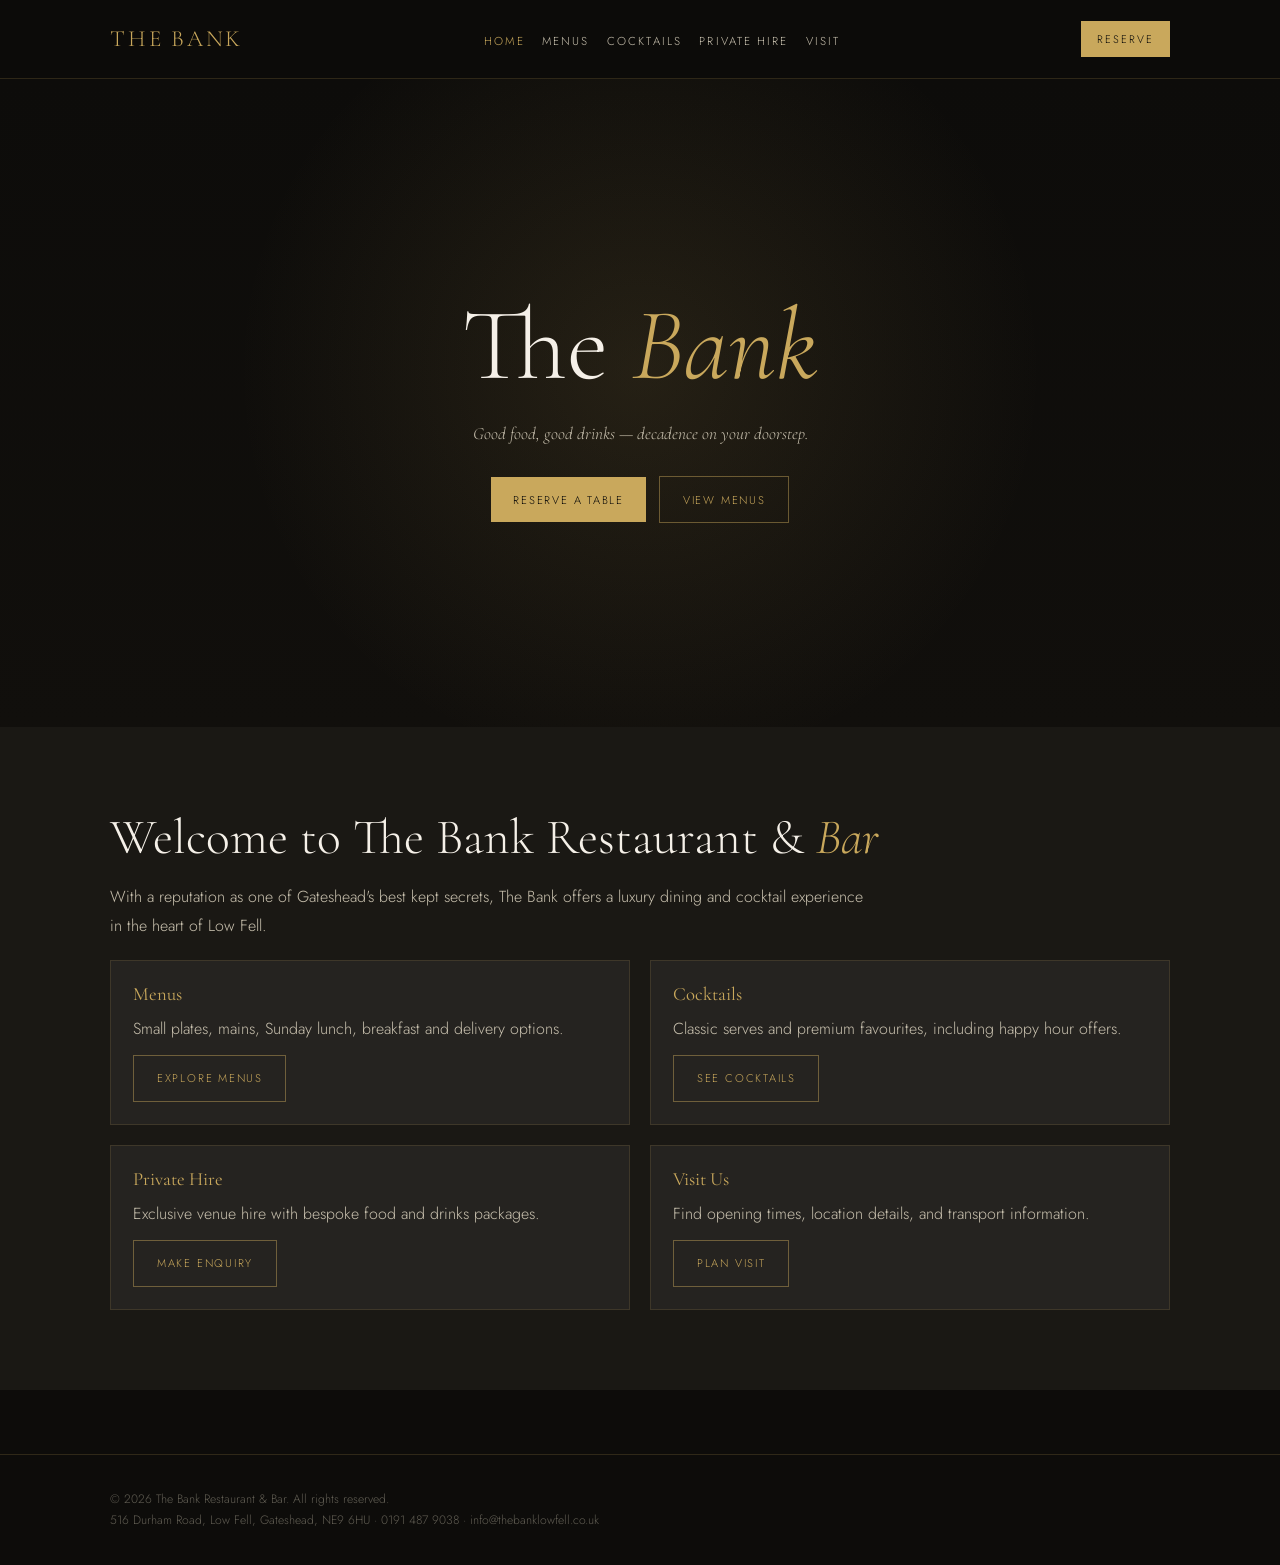
==== index.html @ 98fa7406 "Add initial website structure and styling for The Bank Restaurant & Bar - Create CSS file for site-w" ====
<!DOCTYPE html>
<html lang="en">
<head>
  <meta charset="UTF-8">
  <meta name="viewport" content="width=device-width, initial-scale=1.0">
  <title>The Bank — Restaurant & Bar, Low Fell</title>
  <link rel="preconnect" href="https://fonts.googleapis.com">
  <link href="https://fonts.googleapis.com/css2?family=Cormorant+Garamond:ital,wght@0,300;0,400;0,600;1,300;1,400&family=Jost:wght@300;400;500&display=swap" rel="stylesheet">
  <link rel="stylesheet" href="assets/css/site.css">
</head>
<body data-page="home">
  <nav id="app-nav" class="site-nav"></nav>

  <main>
    <section class="hero">
      <div>
        <h1>The <em>Bank</em></h1>
        <p>Good food, good drinks — decadence on your doorstep.</p>
        <a class="btn btn-primary" href="book.html">Reserve a Table</a>
        <a class="btn btn-ghost" href="menus.html" style="margin-left:.5rem;">View Menus</a>
      </div>
    </section>

    <section class="section alt">
      <div class="container">
        <h2 class="section-title">Welcome to The Bank Restaurant &amp; <em>Bar</em></h2>
        <p class="section-copy">With a reputation as one of Gateshead's best kept secrets, The Bank offers a luxury dining and cocktail experience in the heart of Low Fell.</p>

        <div class="grid-2" style="margin-top:1.2rem;">
          <article class="card">
            <h3>Menus</h3>
            <p>Small plates, mains, Sunday lunch, breakfast and delivery options.</p>
            <a class="btn btn-ghost" href="menus.html" style="margin-top:.8rem;">Explore Menus</a>
          </article>
          <article class="card">
            <h3>Cocktails</h3>
            <p>Classic serves and premium favourites, including happy hour offers.</p>
            <a class="btn btn-ghost" href="cocktails.html" style="margin-top:.8rem;">See Cocktails</a>
          </article>
          <article class="card">
            <h3>Private Hire</h3>
            <p>Exclusive venue hire with bespoke food and drinks packages.</p>
            <a class="btn btn-ghost" href="private-hire.html" style="margin-top:.8rem;">Make Enquiry</a>
          </article>
          <article class="card">
            <h3>Visit Us</h3>
            <p>Find opening times, location details, and transport information.</p>
            <a class="btn btn-ghost" href="visit.html" style="margin-top:.8rem;">Plan Visit</a>
          </article>
        </div>
      </div>
    </section>
  </main>

  <footer id="app-footer" class="site-footer"></footer>
  <script src="assets/js/site.js" defer></script>
</body>
</html>
---- assets/css/site.css ----
:root {
  --gold: #C9A85C;
  --gold-light: #E8D5A3;
  --ink: #0D0C0A;
  --ink-mid: #1a1814;
  --ink-soft: #252320;
  --cream: #F5F0E8;
  --cream-dim: #c8c0ae;
  --serif: 'Cormorant Garamond', Georgia, serif;
  --sans: 'Jost', sans-serif;
}

* { box-sizing: border-box; }
html, body { margin: 0; padding: 0; }
body {
  background: var(--ink);
  color: var(--cream);
  font-family: var(--sans);
  font-weight: 300;
}

a { color: inherit; }
.container { max-width: 1100px; margin: 0 auto; padding: 0 1.25rem; }

.site-nav {
  position: sticky;
  top: 0;
  z-index: 20;
  background: rgba(13, 12, 10, 0.96);
  backdrop-filter: blur(10px);
  border-bottom: 1px solid rgba(201, 168, 92, 0.18);
}
.site-nav-inner {
  height: 78px;
  display: flex;
  align-items: center;
  justify-content: space-between;
  gap: 1rem;
}
.brand {
  text-decoration: none;
  color: var(--gold);
  font-family: var(--serif);
  font-size: 1.45rem;
  letter-spacing: 0.12em;
  text-transform: uppercase;
}
.nav-links {
  display: flex;
  gap: 1.1rem;
  list-style: none;
  padding: 0;
  margin: 0;
  flex-wrap: wrap;
}
.nav-links a {
  text-decoration: none;
  color: var(--cream-dim);
  font-size: 0.72rem;
  letter-spacing: 0.18em;
  text-transform: uppercase;
}
.nav-links a.active,
.nav-links a:hover { color: var(--gold); }
.nav-cta {
  text-decoration: none;
  background: var(--gold);
  color: var(--ink);
  padding: 0.65rem 1rem;
  font-size: 0.68rem;
  letter-spacing: 0.18em;
  text-transform: uppercase;
}

.hero {
  min-height: 72vh;
  display: grid;
  place-items: center;
  text-align: center;
  padding: 4rem 1.25rem;
  background: radial-gradient(circle at 50% 45%, rgba(201,168,92,0.12), transparent 55%), linear-gradient(180deg, var(--ink) 0%, #110f0c 100%);
}
.hero h1 {
  font-family: var(--serif);
  font-weight: 300;
  font-size: clamp(3rem, 10vw, 6.4rem);
  margin: 0;
}
.hero h1 em { color: var(--gold); font-style: italic; }
.hero p {
  margin: 1rem 0 2rem;
  color: var(--cream-dim);
  font-family: var(--serif);
  font-size: 1.08rem;
  font-style: italic;
}

.btn {
  display: inline-block;
  text-decoration: none;
  padding: 0.9rem 1.4rem;
  letter-spacing: 0.16em;
  text-transform: uppercase;
  font-size: 0.7rem;
}
.btn-primary { background: var(--gold); color: var(--ink); }
.btn-ghost { border: 1px solid rgba(201,168,92,0.45); color: var(--gold); }

.section { padding: 5rem 0; }
.section.alt { background: var(--ink-mid); }
.section-title {
  margin: 0 0 0.8rem;
  font-family: var(--serif);
  font-weight: 300;
  font-size: clamp(2rem, 5vw, 3.1rem);
}
.section-title em { color: var(--gold); font-style: italic; }
.section-copy { color: var(--cream-dim); line-height: 1.8; max-width: 760px; }

.grid-2 { display: grid; gap: 1.25rem; grid-template-columns: repeat(2, minmax(0,1fr)); }
.card {
  background: var(--ink-soft);
  border: 1px solid rgba(201,168,92,0.15);
  padding: 1.4rem;
}
.card h3 { margin: 0 0 0.6rem; font-family: var(--serif); font-weight: 400; color: var(--gold); }
.card p { margin: 0; color: var(--cream-dim); line-height: 1.7; }

.menu-tabs { display: flex; flex-wrap: wrap; gap: 0.3rem; margin-bottom: 1.25rem; }
.menu-tab {
  background: transparent;
  border: 1px solid rgba(201,168,92,0.24);
  color: var(--cream-dim);
  cursor: pointer;
  padding: 0.6rem 0.9rem;
  text-transform: uppercase;
  letter-spacing: 0.13em;
  font-size: 0.66rem;
}
.menu-tab.active { color: var(--gold); border-color: var(--gold); }
.menu-panel { display: none; }
.menu-panel.active { display: block; }
.menu-cols { display: grid; grid-template-columns: repeat(2, minmax(0,1fr)); gap: 1px; background: rgba(201,168,92,0.15); }
.menu-section { background: var(--ink-soft); padding: 1.3rem; }
.menu-section-title { margin: 0 0 0.8rem; font-family: var(--serif); color: var(--gold); font-size: 1.2rem; }
.menu-item { display: flex; justify-content: space-between; gap: 1rem; padding: 0.55rem 0; border-bottom: 1px solid rgba(255,255,255,0.05); }
.menu-item-name { font-family: var(--serif); }
.menu-item-desc { font-size: 0.74rem; color: var(--cream-dim); margin-top: 0.16rem; }
.menu-item-price { color: var(--gold); white-space: nowrap; }
.menu-note { color: var(--cream-dim); margin-top: 1rem; font-size: 0.8rem; }

.cocktails-grid { display: grid; grid-template-columns: repeat(3, minmax(0,1fr)); gap: 1px; background: rgba(201,168,92,0.15); }
.cocktail-card { background: var(--ink-soft); padding: 1.2rem; }
.cocktail-name { font-family: var(--serif); font-size: 1.2rem; }
.cocktail-desc { color: var(--cream-dim); font-size: 0.8rem; line-height: 1.7; }
.cocktail-price { color: var(--gold); margin-top: 0.8rem; }

.hours-row { display: flex; justify-content: space-between; border-bottom: 1px solid rgba(255,255,255,0.07); padding: 0.6rem 0; }
.closed { color: #8a6e35; }
.time { color: var(--cream); }

.form-row { margin-bottom: 0.9rem; }
.form-grid-2 { display: grid; gap: 0.9rem; grid-template-columns: repeat(2, minmax(0,1fr)); }
.form-input {
  width: 100%;
  background: rgba(255,255,255,0.04);
  border: 1px solid rgba(201,168,92,0.22);
  color: var(--cream);
  font-family: var(--sans);
  padding: 0.72rem 0.85rem;
}

.site-footer {
  border-top: 1px solid rgba(201,168,92,0.18);
  padding: 2rem 0;
  margin-top: 4rem;
}
.site-footer p { color: rgba(200,192,174,0.45); margin: 0.2rem 0; font-size: 0.76rem; }

@media (max-width: 900px) {
  .grid-2, .menu-cols, .form-grid-2, .cocktails-grid { grid-template-columns: 1fr; }
  .site-nav-inner { height: auto; padding: 0.9rem 0; align-items: flex-start; flex-direction: column; }
  .nav-links { gap: 0.7rem; }
}
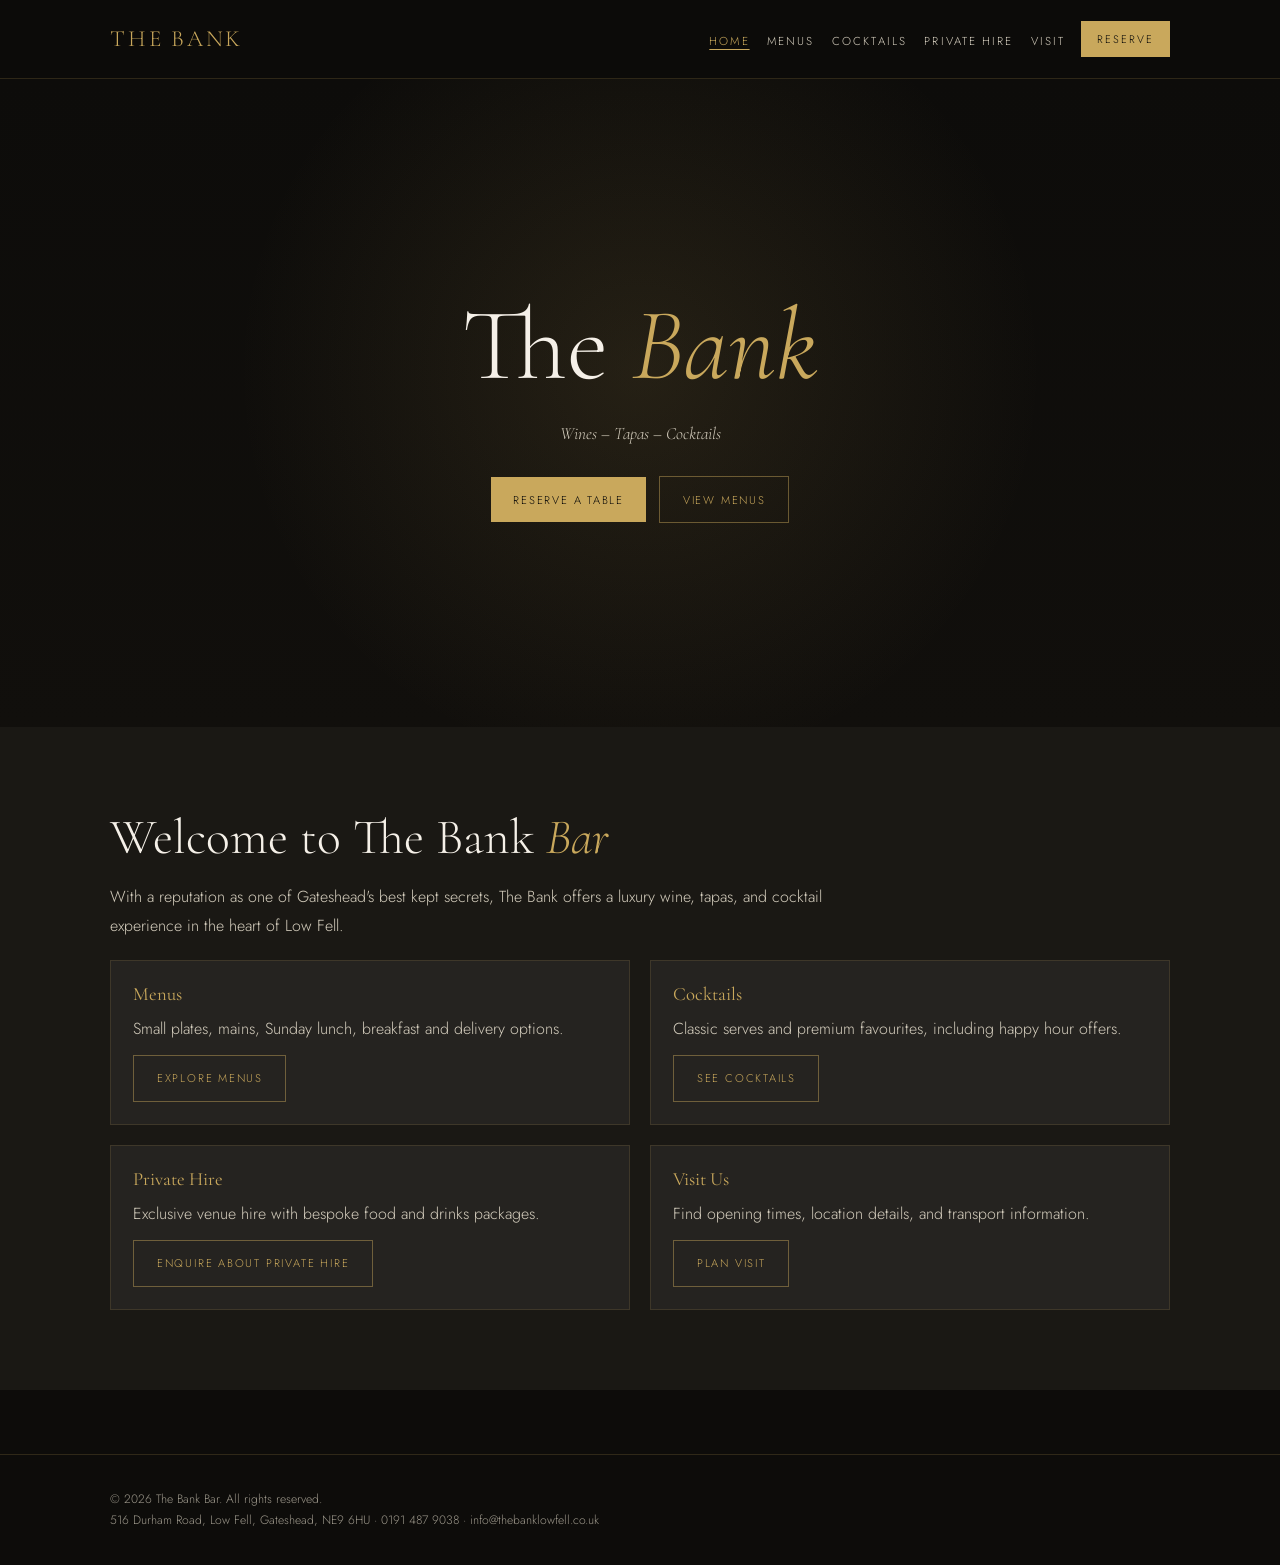
==== commit 02661785: "Enhance website structure and accessibility features, update styles, and refine content across multi" ====
--- a/index.html
+++ b/index.html
@@ -3,7 +3,7 @@
 <head>
   <meta charset="UTF-8">
   <meta name="viewport" content="width=device-width, initial-scale=1.0">
-  <title>The Bank — Restaurant & Bar, Low Fell</title>
+  <title>The Bank — Bar, Low Fell</title>
   <link rel="preconnect" href="https://fonts.googleapis.com">
   <link href="https://fonts.googleapis.com/css2?family=Cormorant+Garamond:ital,wght@0,300;0,400;0,600;1,300;1,400&family=Jost:wght@300;400;500&display=swap" rel="stylesheet">
   <link rel="stylesheet" href="assets/css/site.css">
@@ -13,39 +13,38 @@
 
   <main>
     <section class="hero">
-      <div>
+      <div class="reveal visible">
         <h1>The <em>Bank</em></h1>
-        <p>Good food, good drinks — decadence on your doorstep.</p>
+        <p>Wines &ndash; Tapas &ndash; Cocktails</p>
         <a class="btn btn-primary" href="book.html">Reserve a Table</a>
-        <a class="btn btn-ghost" href="menus.html" style="margin-left:.5rem;">View Menus</a>
+        <a class="btn btn-ghost ml-05" href="menus.html">View Menus</a>
       </div>
     </section>
-
     <section class="section alt">
       <div class="container">
-        <h2 class="section-title">Welcome to The Bank Restaurant &amp; <em>Bar</em></h2>
-        <p class="section-copy">With a reputation as one of Gateshead's best kept secrets, The Bank offers a luxury dining and cocktail experience in the heart of Low Fell.</p>
+        <h2 class="section-title reveal">Welcome to The Bank <em>Bar</em></h2>
+        <p class="section-copy reveal">With a reputation as one of Gateshead's best kept secrets, The Bank offers a luxury wine, tapas, and cocktail experience in the heart of Low Fell.</p>
 
-        <div class="grid-2" style="margin-top:1.2rem;">
+        <div class="grid-2 reveal mt-12">
           <article class="card">
             <h3>Menus</h3>
             <p>Small plates, mains, Sunday lunch, breakfast and delivery options.</p>
-            <a class="btn btn-ghost" href="menus.html" style="margin-top:.8rem;">Explore Menus</a>
+            <a class="btn btn-ghost mt-08" href="menus.html">Explore Menus</a>
           </article>
           <article class="card">
             <h3>Cocktails</h3>
             <p>Classic serves and premium favourites, including happy hour offers.</p>
-            <a class="btn btn-ghost" href="cocktails.html" style="margin-top:.8rem;">See Cocktails</a>
+            <a class="btn btn-ghost mt-08" href="cocktails.html">See Cocktails</a>
           </article>
           <article class="card">
             <h3>Private Hire</h3>
             <p>Exclusive venue hire with bespoke food and drinks packages.</p>
-            <a class="btn btn-ghost" href="private-hire.html" style="margin-top:.8rem;">Make Enquiry</a>
+            <a class="btn btn-ghost mt-08" href="private-hire.html">Enquire About Private Hire</a>
           </article>
           <article class="card">
             <h3>Visit Us</h3>
             <p>Find opening times, location details, and transport information.</p>
-            <a class="btn btn-ghost" href="visit.html" style="margin-top:.8rem;">Plan Visit</a>
+            <a class="btn btn-ghost mt-08" href="visit.html">Plan Visit</a>
           </article>
         </div>
       </div>
--- a/assets/css/site.css
+++ b/assets/css/site.css
@@ -5,7 +5,7 @@
   --ink-mid: #1a1814;
   --ink-soft: #252320;
   --cream: #F5F0E8;
-  --cream-dim: #c8c0ae;
+  --cream-dim: #d4cdbd;
   --serif: 'Cormorant Garamond', Georgia, serif;
   --sans: 'Jost', sans-serif;
 }
@@ -19,6 +19,23 @@
   font-weight: 300;
 }
 
+.skip-link {
+  position: absolute;
+  top: -40px;
+  left: 12px;
+  z-index: 1000;
+  background: var(--gold);
+  color: var(--ink);
+  padding: 0.5rem 0.75rem;
+  text-decoration: none;
+  font-size: 0.75rem;
+  letter-spacing: 0.03em;
+}
+.skip-link:focus,
+.skip-link:focus-visible {
+  top: 12px;
+}
+
 a { color: inherit; }
 .container { max-width: 1100px; margin: 0 auto; padding: 0 1.25rem; }
 
@@ -29,6 +46,12 @@
   background: rgba(13, 12, 10, 0.96);
   backdrop-filter: blur(10px);
   border-bottom: 1px solid rgba(201, 168, 92, 0.18);
+  transition: background 220ms ease, border-color 220ms ease, box-shadow 220ms ease;
+}
+.site-nav.scrolled {
+  background: rgba(13, 12, 10, 0.985);
+  border-bottom-color: rgba(201, 168, 92, 0.34);
+  box-shadow: 0 10px 32px rgba(0, 0, 0, 0.35);
 }
 .site-nav-inner {
   height: 78px;
@@ -36,15 +59,60 @@
   align-items: center;
   justify-content: space-between;
   gap: 1rem;
-}
+  transition: height 220ms ease;
+}
+.site-nav.scrolled .site-nav-inner { height: 70px; }
+.nav-primary {
+  display: flex;
+  align-items: center;
+  justify-content: flex-end;
+  gap: 1rem;
+  flex: 1;
+}
+.nav-toggle {
+  display: none;
+  width: 40px;
+  height: 40px;
+  border: 1px solid rgba(201, 168, 92, 0.35);
+  background: transparent;
+  color: var(--gold);
+  align-items: center;
+  justify-content: center;
+  cursor: pointer;
+}
+.nav-toggle-lines,
+.nav-toggle-lines::before,
+.nav-toggle-lines::after {
+  display: block;
+  width: 16px;
+  height: 1px;
+  background: currentColor;
+  content: '';
+  transition: transform 180ms ease;
+}
+.nav-toggle-lines::before { transform: translateY(-5px); }
+.nav-toggle-lines::after { transform: translateY(4px); }
+.site-nav.open .nav-toggle-lines { background: transparent; }
+.site-nav.open .nav-toggle-lines::before { transform: translateY(0) rotate(45deg); }
+.site-nav.open .nav-toggle-lines::after { transform: translateY(-1px) rotate(-45deg); }
 .brand {
-  text-decoration: none;
-  color: var(--gold);
+  display: inline-flex;
+  align-items: center;
+  gap: 0.7rem;
+  text-decoration: none;
+  color: var(--gold);
+}
+.brand-word {
   font-family: var(--serif);
   font-size: 1.45rem;
   letter-spacing: 0.12em;
   text-transform: uppercase;
 }
+.brand-logo {
+  height: 1.4rem;
+  width: auto;
+}
+.brand-logo path { fill: currentColor; }
 .nav-links {
   display: flex;
   gap: 1.1rem;
@@ -62,6 +130,12 @@
 }
 .nav-links a.active,
 .nav-links a:hover { color: var(--gold); }
+.nav-links a[aria-current="page"] {
+  color: var(--gold);
+  text-decoration: underline;
+  text-decoration-thickness: 1px;
+  text-underline-offset: 0.25rem;
+}
 .nav-cta {
   text-decoration: none;
   background: var(--gold);
@@ -70,6 +144,15 @@
   font-size: 0.68rem;
   letter-spacing: 0.18em;
   text-transform: uppercase;
+}
+
+a:focus-visible,
+button:focus-visible,
+input:focus-visible,
+textarea:focus-visible,
+select:focus-visible {
+  outline: 2px solid var(--gold);
+  outline-offset: 2px;
 }
 
 .hero {
@@ -95,6 +178,32 @@
   font-style: italic;
 }
 
+.page-hero {
+  padding: 3.5rem 0 1.8rem;
+  text-align: center;
+  background: linear-gradient(180deg, rgba(26, 24, 20, 0.95) 0%, rgba(13, 12, 10, 0.25) 100%);
+}
+.page-hero .section-title { margin-bottom: 0.35rem; }
+
+.eyebrow {
+  display: inline-block;
+  margin: 0 0 0.7rem;
+  text-transform: uppercase;
+  letter-spacing: 0.22em;
+  color: var(--gold);
+  font-size: 0.68rem;
+}
+
+.copy-center { margin: 0 auto; }
+.mt-05 { margin-top: .5rem; }
+.mt-08 { margin-top: .8rem; }
+.mt-09 { margin-top: .9rem; }
+.mt-1 { margin-top: 1rem; }
+.mt-12 { margin-top: 1.2rem; }
+.ml-05 { margin-left: .5rem; }
+.max-w-760 { max-width: 760px; }
+.max-w-none { max-width: none; }
+
 .btn {
   display: inline-block;
   text-decoration: none;
@@ -127,6 +236,7 @@
 .card p { margin: 0; color: var(--cream-dim); line-height: 1.7; }
 
 .menu-tabs { display: flex; flex-wrap: wrap; gap: 0.3rem; margin-bottom: 1.25rem; }
+.menu-tabs-spaced { margin-top: 1rem; }
 .menu-tab {
   background: transparent;
   border: 1px solid rgba(201,168,92,0.24);
@@ -140,6 +250,7 @@
 .menu-tab.active { color: var(--gold); border-color: var(--gold); }
 .menu-panel { display: none; }
 .menu-panel.active { display: block; }
+.menu-panel[hidden] { display: none !important; }
 .menu-cols { display: grid; grid-template-columns: repeat(2, minmax(0,1fr)); gap: 1px; background: rgba(201,168,92,0.15); }
 .menu-section { background: var(--ink-soft); padding: 1.3rem; }
 .menu-section-title { margin: 0 0 0.8rem; font-family: var(--serif); color: var(--gold); font-size: 1.2rem; }
@@ -148,12 +259,18 @@
 .menu-item-desc { font-size: 0.74rem; color: var(--cream-dim); margin-top: 0.16rem; }
 .menu-item-price { color: var(--gold); white-space: nowrap; }
 .menu-note { color: var(--cream-dim); margin-top: 1rem; font-size: 0.8rem; }
+.menu-section .btn + .btn { margin-left: .5rem; }
 
 .cocktails-grid { display: grid; grid-template-columns: repeat(3, minmax(0,1fr)); gap: 1px; background: rgba(201,168,92,0.15); }
 .cocktail-card { background: var(--ink-soft); padding: 1.2rem; }
 .cocktail-name { font-family: var(--serif); font-size: 1.2rem; }
 .cocktail-desc { color: var(--cream-dim); font-size: 0.8rem; line-height: 1.7; }
 .cocktail-price { color: var(--gold); margin-top: 0.8rem; }
+.happy-hour-price {
+  color: var(--gold);
+  font-family: var(--serif);
+  font-size: 1.3rem;
+}
 
 .hours-row { display: flex; justify-content: space-between; border-bottom: 1px solid rgba(255,255,255,0.07); padding: 0.6rem 0; }
 .closed { color: #8a6e35; }
@@ -175,10 +292,50 @@
   padding: 2rem 0;
   margin-top: 4rem;
 }
-.site-footer p { color: rgba(200,192,174,0.45); margin: 0.2rem 0; font-size: 0.76rem; }
+.site-footer p { color: rgba(212,205,189,0.72); margin: 0.2rem 0; font-size: 0.76rem; }
+
+.reveal {
+  opacity: 0;
+  transform: translateY(22px);
+  transition: opacity 0.65s ease, transform 0.65s ease;
+}
+.reveal.visible {
+  opacity: 1;
+  transform: translateY(0);
+}
+
+@media (prefers-reduced-motion: reduce) {
+  .reveal,
+  .reveal.visible {
+    opacity: 1;
+    transform: none;
+    transition: none;
+  }
+}
 
 @media (max-width: 900px) {
   .grid-2, .menu-cols, .form-grid-2, .cocktails-grid { grid-template-columns: 1fr; }
-  .site-nav-inner { height: auto; padding: 0.9rem 0; align-items: flex-start; flex-direction: column; }
-  .nav-links { gap: 0.7rem; }
-}
+  .site-nav-inner { height: auto; min-height: 66px; padding: 0.7rem 0; align-items: center; flex-wrap: wrap; }
+  .nav-toggle { display: inline-flex; margin-left: auto; }
+  .nav-primary {
+    display: flex;
+    width: 100%;
+    flex-direction: column;
+    align-items: flex-start;
+    max-height: 0;
+    opacity: 0;
+    overflow: hidden;
+    transform: translateY(-6px);
+    pointer-events: none;
+    transition: max-height 220ms ease, opacity 180ms ease, transform 180ms ease;
+  }
+  .site-nav.open .nav-primary {
+    max-height: 320px;
+    opacity: 1;
+    transform: translateY(0);
+    pointer-events: auto;
+    padding: 0.3rem 0 0.8rem;
+  }
+  .nav-links { width: 100%; gap: 0.7rem; flex-direction: column; }
+  .nav-cta { margin-top: 0.2rem; }
+}
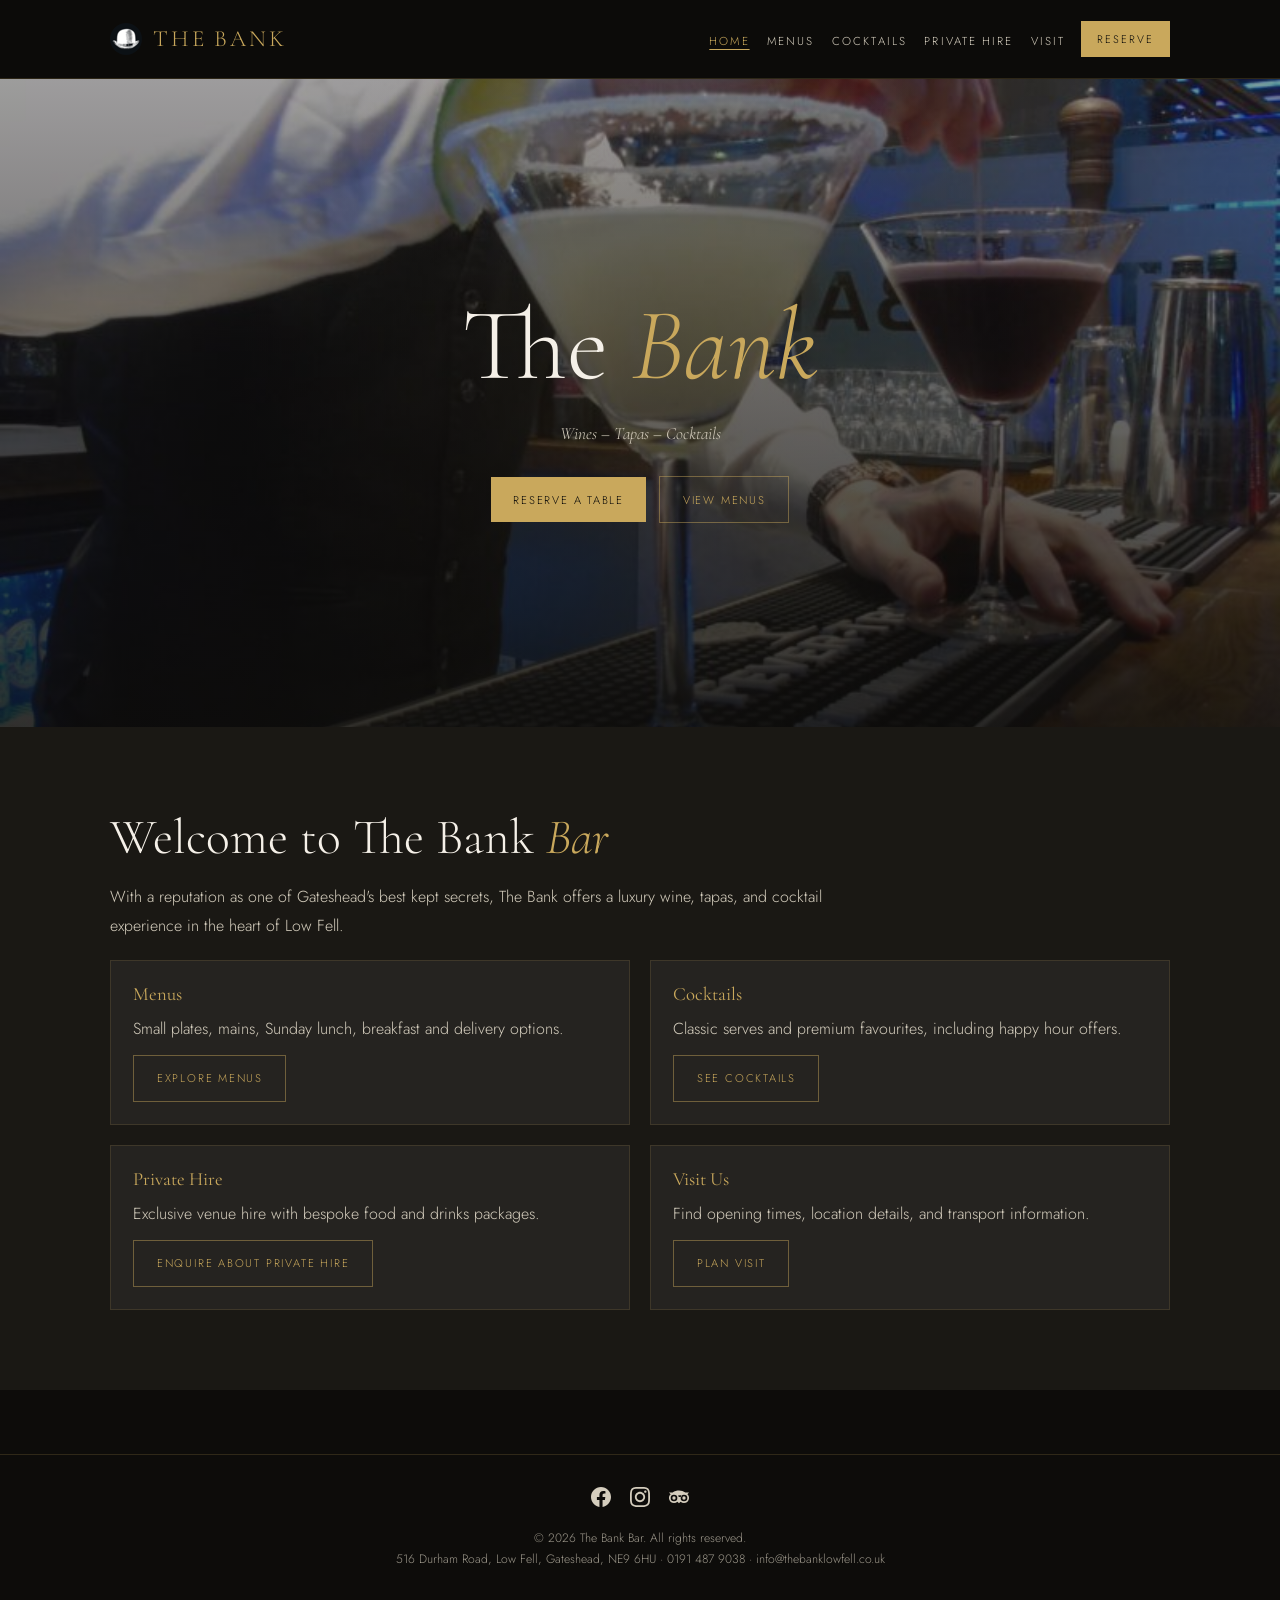
==== commit 0d1fa17c: "Add logo image and favicons to all pages - Replace broken SVG with favicon image as header logo - Ad" ====
--- a/index.html
+++ b/index.html
@@ -4,6 +4,8 @@
   <meta charset="UTF-8">
   <meta name="viewport" content="width=device-width, initial-scale=1.0">
   <title>The Bank — Bar, Low Fell</title>
+  <link rel="icon" type="image/png" sizes="32x32" href="assets/images/favicon-32x32.png">
+  <link rel="icon" type="image/png" sizes="16x16" href="assets/images/favicon-16x16.png">
   <link rel="preconnect" href="https://fonts.googleapis.com">
   <link href="https://fonts.googleapis.com/css2?family=Cormorant+Garamond:ital,wght@0,300;0,400;0,600;1,300;1,400&family=Jost:wght@300;400;500&display=swap" rel="stylesheet">
   <link rel="stylesheet" href="assets/css/site.css">
--- a/assets/css/site.css
+++ b/assets/css/site.css
@@ -109,10 +109,10 @@
   text-transform: uppercase;
 }
 .brand-logo {
-  height: 1.4rem;
-  width: auto;
-}
-.brand-logo path { fill: currentColor; }
+  height: 32px;
+  width: 32px;
+  border-radius: 50%;
+}
 .nav-links {
   display: flex;
   gap: 1.1rem;
@@ -161,7 +161,11 @@
   place-items: center;
   text-align: center;
   padding: 4rem 1.25rem;
-  background: radial-gradient(circle at 50% 45%, rgba(201,168,92,0.12), transparent 55%), linear-gradient(180deg, var(--ink) 0%, #110f0c 100%);
+  background:
+    linear-gradient(180deg, rgba(13,12,10,0.4) 0%, rgba(13,12,10,0.85) 100%),
+    radial-gradient(circle at 50% 45%, rgba(201,168,92,0.12), transparent 55%),
+    url('../images/hero-home.jpg') center/cover no-repeat,
+    linear-gradient(180deg, var(--ink) 0%, #110f0c 100%);
 }
 .hero h1 {
   font-family: var(--serif);
@@ -181,7 +185,10 @@
 .page-hero {
   padding: 3.5rem 0 1.8rem;
   text-align: center;
-  background: linear-gradient(180deg, rgba(26, 24, 20, 0.95) 0%, rgba(13, 12, 10, 0.25) 100%);
+  background:
+    linear-gradient(180deg, rgba(26, 24, 20, 0.85) 0%, rgba(13, 12, 10, 0.95) 100%),
+    url('../images/hero-page.jpg') center/cover no-repeat,
+    linear-gradient(180deg, rgba(26, 24, 20, 0.95) 0%, rgba(13, 12, 10, 0.25) 100%);
 }
 .page-hero .section-title { margin-bottom: 0.35rem; }
 
@@ -276,6 +283,8 @@
 .closed { color: #8a6e35; }
 .time { color: var(--cream); }
 
+.map-embed { margin: 0.8rem 0; }
+
 .form-row { margin-bottom: 0.9rem; }
 .form-grid-2 { display: grid; gap: 0.9rem; grid-template-columns: repeat(2, minmax(0,1fr)); }
 .form-input {
@@ -291,8 +300,20 @@
   border-top: 1px solid rgba(201,168,92,0.18);
   padding: 2rem 0;
   margin-top: 4rem;
+  text-align: center;
 }
 .site-footer p { color: rgba(212,205,189,0.72); margin: 0.2rem 0; font-size: 0.76rem; }
+.footer-social {
+  display: flex;
+  justify-content: center;
+  gap: 1.2rem;
+  margin-bottom: 1rem;
+}
+.footer-social a {
+  color: var(--cream-dim);
+  transition: color 180ms ease;
+}
+.footer-social a:hover { color: var(--gold); }
 
 .reveal {
   opacity: 0;
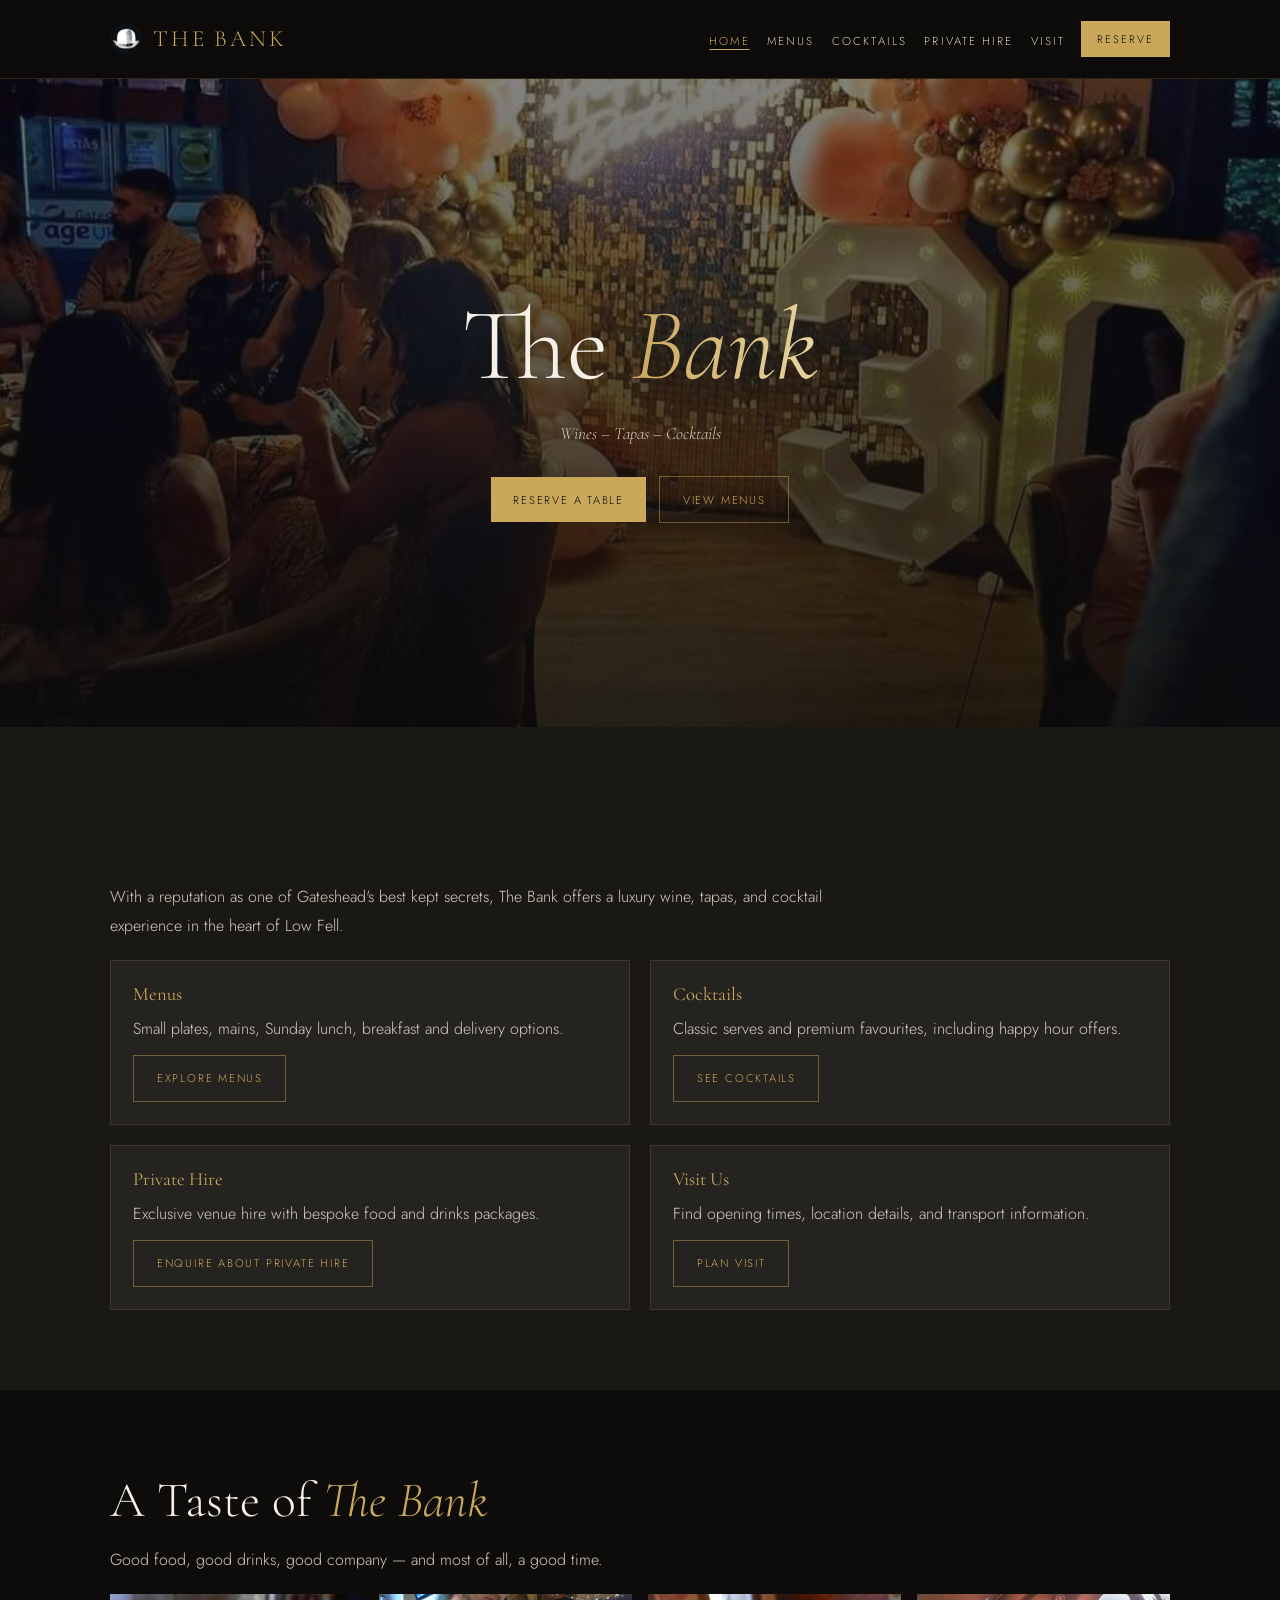
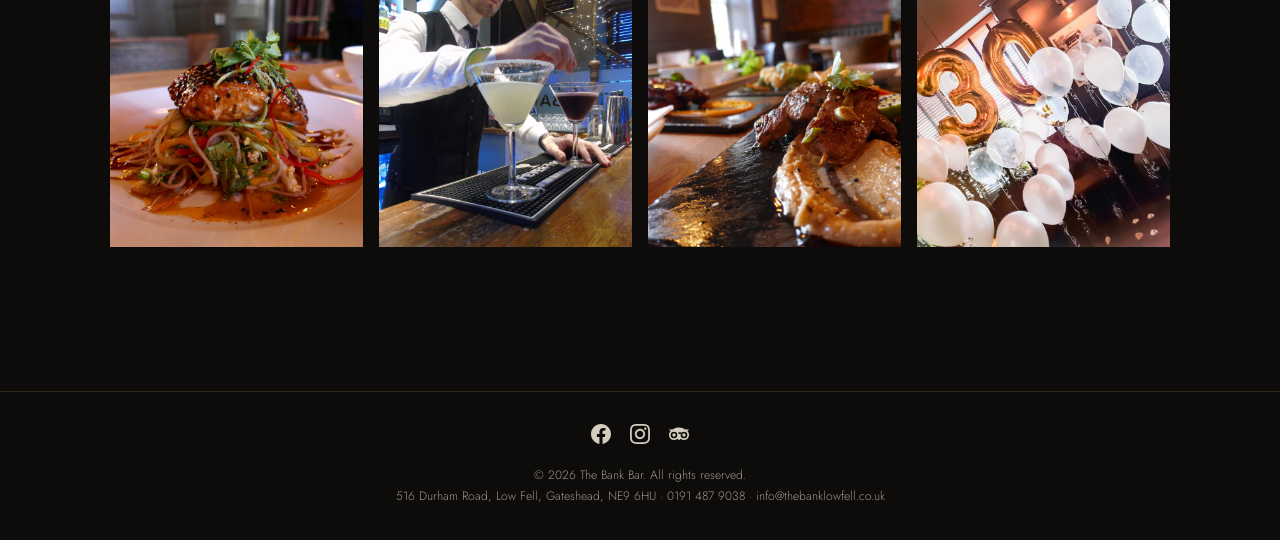
==== commit 0d6ae590: "Add image gallery, shimmer effects, and enhanced animations - Add 4-image gallery section on homepag" ====
--- a/index.html
+++ b/index.html
@@ -51,6 +51,31 @@
         </div>
       </div>
     </section>
+
+    <section class="section">
+      <div class="container">
+        <h2 class="section-title reveal">A Taste of <em>The Bank</em></h2>
+        <p class="section-copy reveal">Good food, good drinks, good company — and most of all, a good time.</p>
+        <div class="gallery reveal mt-12">
+          <a href="menus.html" class="gallery-item">
+            <img src="assets/images/salmon.jpg" alt="Tamarind Glazed Salmon" loading="lazy">
+            <span class="gallery-label">Fresh Dishes</span>
+          </a>
+          <a href="cocktails.html" class="gallery-item">
+            <img src="assets/images/hero-home.jpg" alt="Signature Cocktails" loading="lazy">
+            <span class="gallery-label">Cocktails</span>
+          </a>
+          <a href="menus.html" class="gallery-item">
+            <img src="assets/images/beef-skewers.jpg" alt="Beef Skewers" loading="lazy">
+            <span class="gallery-label">Small Plates</span>
+          </a>
+          <a href="private-hire.html" class="gallery-item">
+            <img src="assets/images/venue-event.jpg" alt="Private Events" loading="lazy">
+            <span class="gallery-label">Private Hire</span>
+          </a>
+        </div>
+      </div>
+    </section>
   </main>
 
   <footer id="app-footer" class="site-footer"></footer>
--- a/assets/css/site.css
+++ b/assets/css/site.css
@@ -101,7 +101,9 @@
   gap: 0.7rem;
   text-decoration: none;
   color: var(--gold);
-}
+  transition: opacity 180ms ease;
+}
+.brand:hover { opacity: 0.85; }
 .brand-word {
   font-family: var(--serif);
   font-size: 1.45rem;
@@ -112,6 +114,10 @@
   height: 32px;
   width: 32px;
   border-radius: 50%;
+  transition: transform 300ms ease;
+}
+.brand:hover .brand-logo {
+  transform: rotate(8deg) scale(1.05);
 }
 .nav-links {
   display: flex;
@@ -127,6 +133,7 @@
   font-size: 0.72rem;
   letter-spacing: 0.18em;
   text-transform: uppercase;
+  transition: color 180ms ease;
 }
 .nav-links a.active,
 .nav-links a:hover { color: var(--gold); }
@@ -144,6 +151,11 @@
   font-size: 0.68rem;
   letter-spacing: 0.18em;
   text-transform: uppercase;
+  transition: transform 180ms ease, box-shadow 180ms ease;
+}
+.nav-cta:hover {
+  transform: translateY(-2px);
+  box-shadow: 0 4px 12px rgba(201,168,92,0.4);
 }
 
 a:focus-visible,
@@ -162,9 +174,9 @@
   text-align: center;
   padding: 4rem 1.25rem;
   background:
-    linear-gradient(180deg, rgba(13,12,10,0.4) 0%, rgba(13,12,10,0.85) 100%),
-    radial-gradient(circle at 50% 45%, rgba(201,168,92,0.12), transparent 55%),
-    url('../images/hero-home.jpg') center/cover no-repeat,
+    linear-gradient(180deg, rgba(13,12,10,0.5) 0%, rgba(13,12,10,0.88) 100%),
+    radial-gradient(circle at 50% 45%, rgba(201,168,92,0.15), transparent 55%),
+    url('../images/interior.jpg') center/cover no-repeat,
     linear-gradient(180deg, var(--ink) 0%, #110f0c 100%);
 }
 .hero h1 {
@@ -218,9 +230,15 @@
   letter-spacing: 0.16em;
   text-transform: uppercase;
   font-size: 0.7rem;
+  transition: transform 180ms ease, box-shadow 180ms ease, background 180ms ease;
+}
+.btn:hover {
+  transform: translateY(-2px);
 }
 .btn-primary { background: var(--gold); color: var(--ink); }
+.btn-primary:hover { box-shadow: 0 6px 20px rgba(201,168,92,0.35); }
 .btn-ghost { border: 1px solid rgba(201,168,92,0.45); color: var(--gold); }
+.btn-ghost:hover { background: rgba(201,168,92,0.1); }
 
 .section { padding: 5rem 0; }
 .section.alt { background: var(--ink-mid); }
@@ -238,9 +256,54 @@
   background: var(--ink-soft);
   border: 1px solid rgba(201,168,92,0.15);
   padding: 1.4rem;
+  transition: transform 220ms ease, border-color 220ms ease, box-shadow 220ms ease;
+}
+.card:hover {
+  transform: translateY(-4px);
+  border-color: rgba(201,168,92,0.35);
+  box-shadow: 0 12px 32px rgba(0,0,0,0.25);
 }
 .card h3 { margin: 0 0 0.6rem; font-family: var(--serif); font-weight: 400; color: var(--gold); }
 .card p { margin: 0; color: var(--cream-dim); line-height: 1.7; }
+
+/* Image Gallery */
+.gallery {
+  display: grid;
+  grid-template-columns: repeat(4, 1fr);
+  gap: 1rem;
+}
+.gallery-item {
+  position: relative;
+  overflow: hidden;
+  aspect-ratio: 1;
+  text-decoration: none;
+}
+.gallery-item img {
+  width: 100%;
+  height: 100%;
+  object-fit: cover;
+  transition: transform 400ms ease, filter 400ms ease;
+}
+.gallery-item:hover img {
+  transform: scale(1.08);
+  filter: brightness(0.7);
+}
+.gallery-label {
+  position: absolute;
+  bottom: 0;
+  left: 0;
+  right: 0;
+  padding: 1rem;
+  background: linear-gradient(transparent, rgba(0,0,0,0.8));
+  color: var(--cream);
+  font-family: var(--serif);
+  font-size: 1.1rem;
+  transform: translateY(100%);
+  transition: transform 300ms ease;
+}
+.gallery-item:hover .gallery-label {
+  transform: translateY(0);
+}
 
 .menu-tabs { display: flex; flex-wrap: wrap; gap: 0.3rem; margin-bottom: 1.25rem; }
 .menu-tabs-spaced { margin-top: 1rem; }
@@ -253,8 +316,13 @@
   text-transform: uppercase;
   letter-spacing: 0.13em;
   font-size: 0.66rem;
-}
-.menu-tab.active { color: var(--gold); border-color: var(--gold); }
+  transition: color 180ms ease, border-color 180ms ease, background 180ms ease;
+}
+.menu-tab:hover {
+  color: var(--gold);
+  border-color: rgba(201,168,92,0.5);
+}
+.menu-tab.active { color: var(--gold); border-color: var(--gold); background: rgba(201,168,92,0.08); }
 .menu-panel { display: none; }
 .menu-panel.active { display: block; }
 .menu-panel[hidden] { display: none !important; }
@@ -269,7 +337,14 @@
 .menu-section .btn + .btn { margin-left: .5rem; }
 
 .cocktails-grid { display: grid; grid-template-columns: repeat(3, minmax(0,1fr)); gap: 1px; background: rgba(201,168,92,0.15); }
-.cocktail-card { background: var(--ink-soft); padding: 1.2rem; }
+.cocktail-card {
+  background: var(--ink-soft);
+  padding: 1.2rem;
+  transition: background 200ms ease;
+}
+.cocktail-card:hover {
+  background: var(--ink-mid);
+}
 .cocktail-name { font-family: var(--serif); font-size: 1.2rem; }
 .cocktail-desc { color: var(--cream-dim); font-size: 0.8rem; line-height: 1.7; }
 .cocktail-price { color: var(--gold); margin-top: 0.8rem; }
@@ -279,9 +354,38 @@
   font-size: 1.3rem;
 }
 
-.hours-row { display: flex; justify-content: space-between; border-bottom: 1px solid rgba(255,255,255,0.07); padding: 0.6rem 0; }
+.hours-row {
+  display: flex;
+  justify-content: space-between;
+  border-bottom: 1px solid rgba(255,255,255,0.07);
+  padding: 0.6rem 0;
+  transition: background 180ms ease;
+}
+.hours-row:hover {
+  background: rgba(201,168,92,0.05);
+}
 .closed { color: #8a6e35; }
 .time { color: var(--cream); }
+
+/* Animated underline for text links */
+.section-copy a {
+  position: relative;
+  text-decoration: none;
+  color: var(--gold);
+}
+.section-copy a::after {
+  content: '';
+  position: absolute;
+  bottom: -2px;
+  left: 0;
+  width: 0;
+  height: 1px;
+  background: var(--gold);
+  transition: width 250ms ease;
+}
+.section-copy a:hover::after {
+  width: 100%;
+}
 
 .map-embed { margin: 0.8rem 0; }
 
@@ -294,6 +398,15 @@
   color: var(--cream);
   font-family: var(--sans);
   padding: 0.72rem 0.85rem;
+  transition: border-color 180ms ease, background 180ms ease;
+}
+.form-input:focus {
+  border-color: var(--gold);
+  background: rgba(255,255,255,0.06);
+}
+.form-input::placeholder {
+  color: var(--cream-dim);
+  opacity: 0.6;
 }
 
 .site-footer {
@@ -311,9 +424,12 @@
 }
 .footer-social a {
   color: var(--cream-dim);
-  transition: color 180ms ease;
-}
-.footer-social a:hover { color: var(--gold); }
+  transition: color 180ms ease, transform 180ms ease;
+}
+.footer-social a:hover {
+  color: var(--gold);
+  transform: translateY(-2px);
+}
 
 .reveal {
   opacity: 0;
@@ -323,6 +439,43 @@
 .reveal.visible {
   opacity: 1;
   transform: translateY(0);
+}
+
+/* Staggered animations for grid items */
+.grid-2 .card:nth-child(1) { transition-delay: 0ms; }
+.grid-2 .card:nth-child(2) { transition-delay: 80ms; }
+.grid-2 .card:nth-child(3) { transition-delay: 160ms; }
+.grid-2 .card:nth-child(4) { transition-delay: 240ms; }
+
+.gallery-item:nth-child(1) { animation-delay: 0ms; }
+.gallery-item:nth-child(2) { animation-delay: 100ms; }
+.gallery-item:nth-child(3) { animation-delay: 200ms; }
+.gallery-item:nth-child(4) { animation-delay: 300ms; }
+
+/* Shimmer effect on hero text */
+@keyframes shimmer {
+  0% { background-position: -200% center; }
+  100% { background-position: 200% center; }
+}
+.hero h1 em {
+  background: linear-gradient(90deg, var(--gold) 0%, var(--gold-light) 50%, var(--gold) 100%);
+  background-size: 200% auto;
+  -webkit-background-clip: text;
+  background-clip: text;
+  -webkit-text-fill-color: transparent;
+  animation: shimmer 4s ease-in-out infinite;
+}
+
+/* Pulse animation for CTA */
+@keyframes pulse-glow {
+  0%, 100% { box-shadow: 0 0 0 0 rgba(201,168,92,0.4); }
+  50% { box-shadow: 0 0 20px 4px rgba(201,168,92,0.2); }
+}
+.hero .btn-primary {
+  animation: pulse-glow 3s ease-in-out infinite;
+}
+.hero .btn-primary:hover {
+  animation: none;
 }
 
 @media (prefers-reduced-motion: reduce) {
@@ -336,6 +489,7 @@
 
 @media (max-width: 900px) {
   .grid-2, .menu-cols, .form-grid-2, .cocktails-grid { grid-template-columns: 1fr; }
+  .gallery { grid-template-columns: repeat(2, 1fr); }
   .site-nav-inner { height: auto; min-height: 66px; padding: 0.7rem 0; align-items: center; flex-wrap: wrap; }
   .nav-toggle { display: inline-flex; margin-left: auto; }
   .nav-primary {
@@ -360,3 +514,7 @@
   .nav-links { width: 100%; gap: 0.7rem; flex-direction: column; }
   .nav-cta { margin-top: 0.2rem; }
 }
+
+@media (max-width: 500px) {
+  .gallery { grid-template-columns: 1fr; }
+}
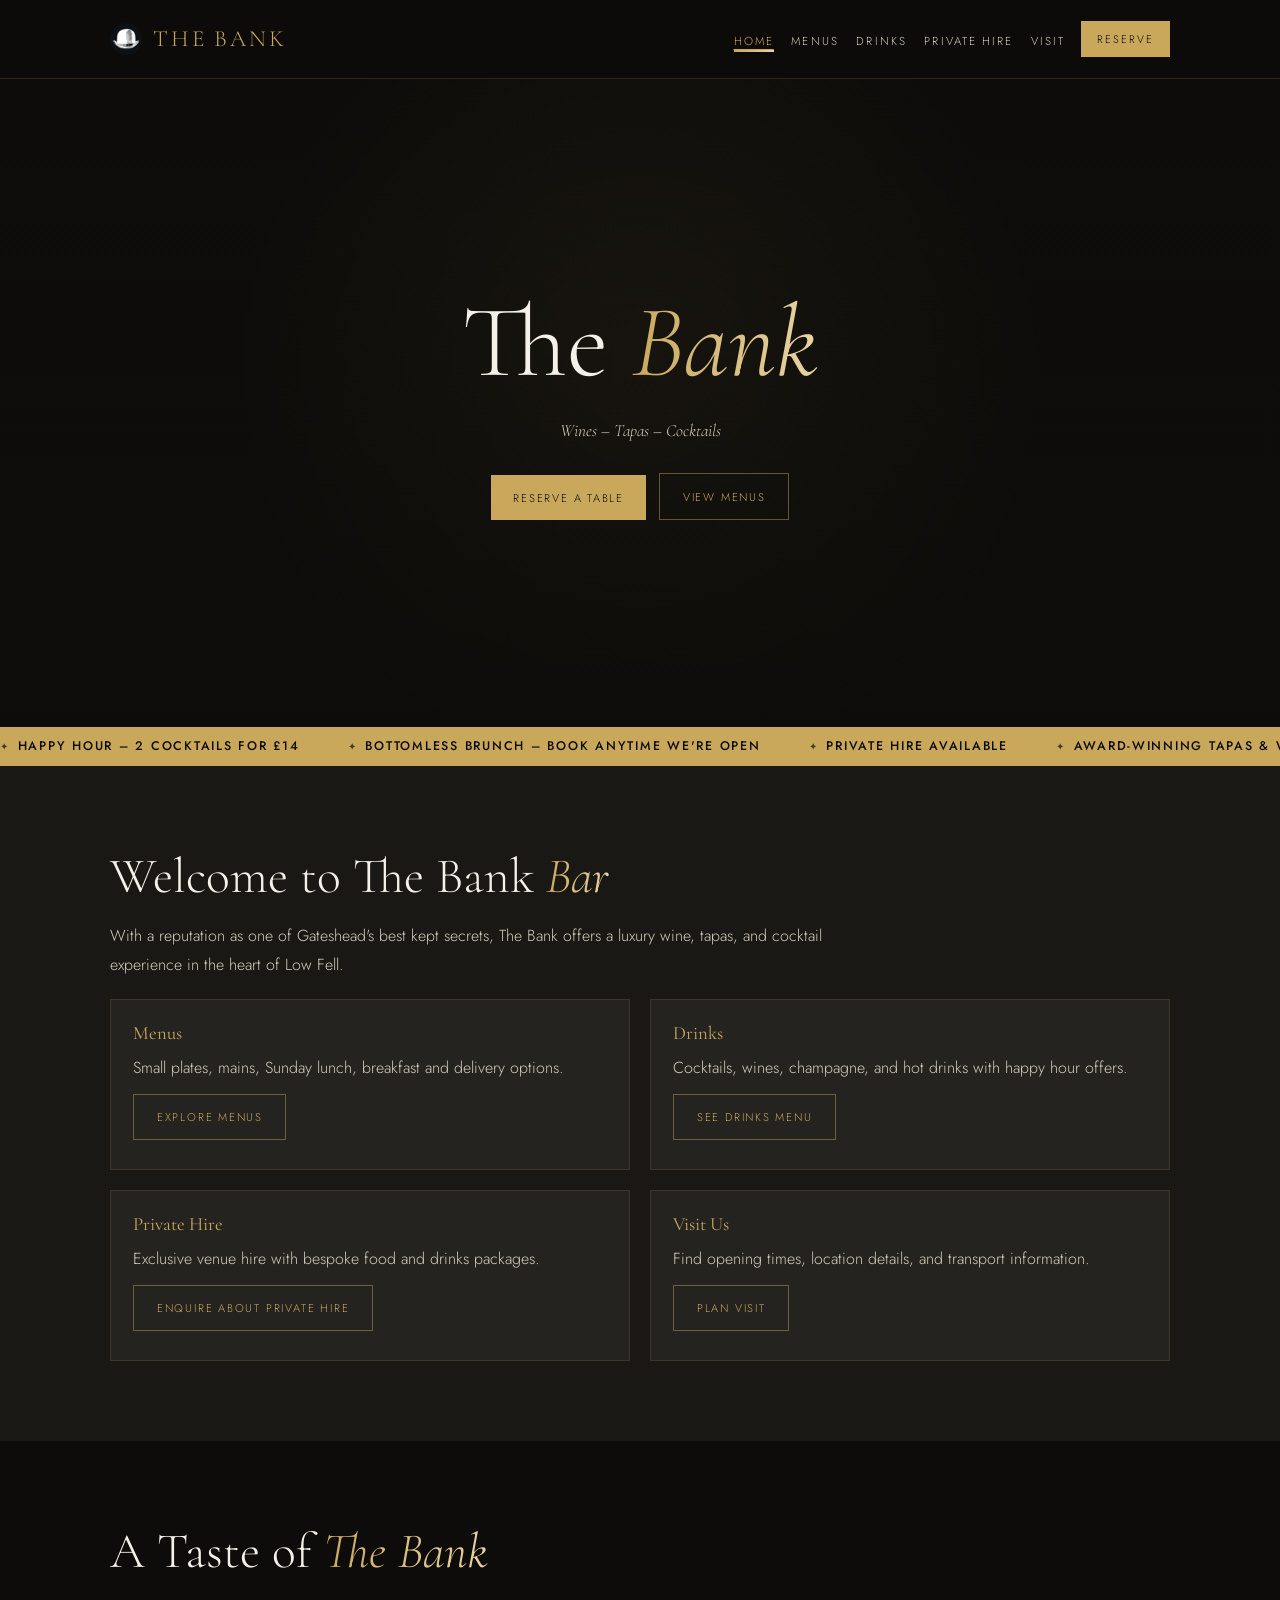
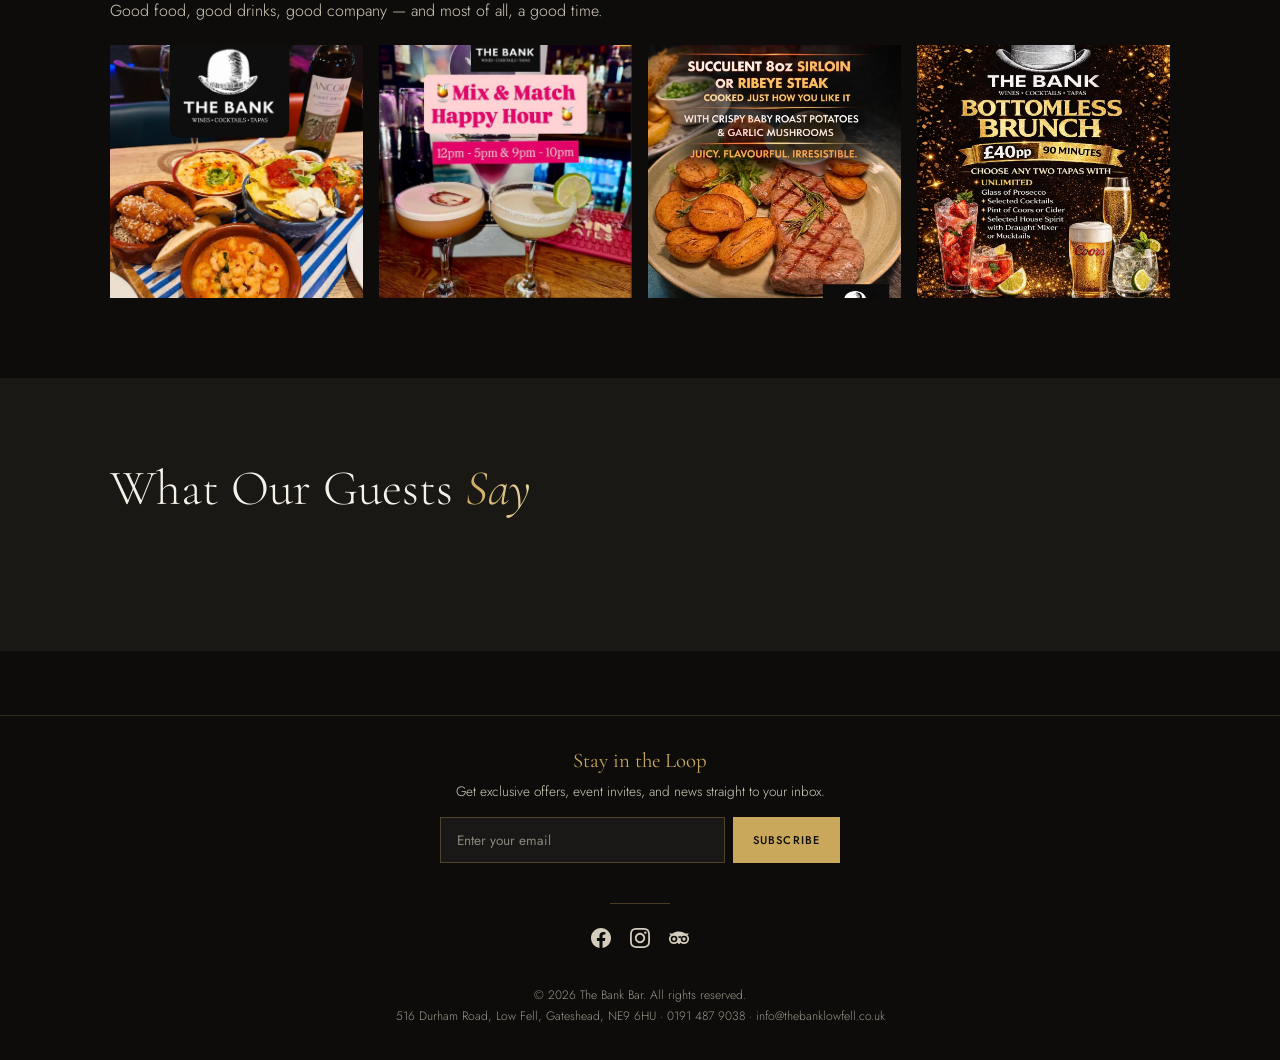
==== commit 8372f6f2: "Add drinks menu, delivery options, and menu items with associated scripts - Created drinks.html for " ====
--- a/index.html
+++ b/index.html
@@ -3,7 +3,17 @@
 <head>
   <meta charset="UTF-8">
   <meta name="viewport" content="width=device-width, initial-scale=1.0">
-  <title>The Bank — Bar, Low Fell</title>
+  <title>The Bank — Bar, Low Fell | Wine, Tapas & Cocktails</title>
+  <meta name="description" content="The Bank is a luxury wine, tapas and cocktail bar in Low Fell, Gateshead. Award-winning drinks, small plates, and private hire available. Book your table today.">
+  
+  <!-- Open Graph / Social Sharing -->
+  <meta property="og:type" content="website">
+  <meta property="og:title" content="The Bank — Wine, Tapas & Cocktails in Low Fell">
+  <meta property="og:description" content="Gateshead's best kept secret. Luxury wine, tapas and cocktail experience in the heart of Low Fell.">
+  <meta property="og:image" content="https://thebanklowfell.co.uk/assets/images/food/tapas-platter.jpg">
+  <meta property="og:url" content="https://thebanklowfell.co.uk/">
+  <meta name="twitter:card" content="summary_large_image">
+  
   <link rel="icon" type="image/png" sizes="32x32" href="assets/images/favicon-32x32.png">
   <link rel="icon" type="image/png" sizes="16x16" href="assets/images/favicon-16x16.png">
   <link rel="preconnect" href="https://fonts.googleapis.com">
@@ -22,6 +32,25 @@
         <a class="btn btn-ghost ml-05" href="menus.html">View Menus</a>
       </div>
     </section>
+
+    <!-- Animated Promo Banner -->
+    <div class="promo-banner" aria-label="Promotional offers">
+      <div class="promo-banner-inner">
+        <div class="promo-banner-content">
+          <span>Happy Hour – 2 Cocktails for £14</span>
+          <span>Bottomless Brunch – Book Anytime We're Open</span>
+          <span>Private Hire Available</span>
+          <span>Award-Winning Tapas &amp; Wines</span>
+          <span>Reserve Your Table Today</span>
+          <span>Happy Hour – 2 Cocktails for £14</span>
+          <span>Bottomless Brunch – Book Anytime We're Open</span>
+          <span>Private Hire Available</span>
+          <span>Award-Winning Tapas &amp; Wines</span>
+          <span>Reserve Your Table Today</span>
+        </div>
+      </div>
+    </div>
+
     <section class="section alt">
       <div class="container">
         <h2 class="section-title reveal">Welcome to The Bank <em>Bar</em></h2>
@@ -34,9 +63,9 @@
             <a class="btn btn-ghost mt-08" href="menus.html">Explore Menus</a>
           </article>
           <article class="card">
-            <h3>Cocktails</h3>
-            <p>Classic serves and premium favourites, including happy hour offers.</p>
-            <a class="btn btn-ghost mt-08" href="cocktails.html">See Cocktails</a>
+            <h3>Drinks</h3>
+            <p>Cocktails, wines, champagne, and hot drinks with happy hour offers.</p>
+            <a class="btn btn-ghost mt-08" href="drinks.html">See Drinks Menu</a>
           </article>
           <article class="card">
             <h3>Private Hire</h3>
@@ -58,25 +87,39 @@
         <p class="section-copy reveal">Good food, good drinks, good company — and most of all, a good time.</p>
         <div class="gallery reveal mt-12">
           <a href="menus.html" class="gallery-item">
-            <img src="assets/images/salmon.jpg" alt="Tamarind Glazed Salmon" loading="lazy">
-            <span class="gallery-label">Fresh Dishes</span>
+            <img src="assets/images/food/tapas-platter.jpg" alt="Tapas Sharing Board" loading="lazy">
+            <span class="gallery-label">Tapas</span>
           </a>
-          <a href="cocktails.html" class="gallery-item">
-            <img src="assets/images/hero-home.jpg" alt="Signature Cocktails" loading="lazy">
+          <a href="drinks.html" class="gallery-item">
+            <img src="assets/images/drinks/cocktails.jpg" alt="Signature Cocktails" loading="lazy">
             <span class="gallery-label">Cocktails</span>
           </a>
           <a href="menus.html" class="gallery-item">
-            <img src="assets/images/beef-skewers.jpg" alt="Beef Skewers" loading="lazy">
-            <span class="gallery-label">Small Plates</span>
+            <img src="assets/images/food/steak.jpg" alt="8oz Sirloin Steak" loading="lazy">
+            <span class="gallery-label">Mains</span>
           </a>
           <a href="private-hire.html" class="gallery-item">
-            <img src="assets/images/venue-event.jpg" alt="Private Events" loading="lazy">
-            <span class="gallery-label">Private Hire</span>
+            <img src="assets/images/venue/bottomless-brunch.jpg" alt="Bottomless Brunch" loading="lazy">
+            <span class="gallery-label">Brunch</span>
           </a>
         </div>
       </div>
     </section>
+
+    <!-- Reviews Section -->
+    <section class="section alt">
+      <div class="container">
+        <h2 class="section-title reveal">What Our Guests <em>Say</em></h2>
+        <div id="reviews-summary" class="reviews-summary reveal"></div>
+        <div id="reviews-grid" class="reviews-grid reveal"></div>
+      </div>
+    </section>
   </main>
+
+  <!-- Floating Book Button -->
+  <a href="https://web.dojo.app/create_booking/vendor/0XYLokEoeff77KUU00p7ex68kXi4SF8dCobxdAlAkQ0_restaurant" class="floating-book-btn" aria-label="Reserve a table" target="_blank" rel="noopener noreferrer">
+    <span>Book</span>
+  </a>
 
   <footer id="app-footer" class="site-footer"></footer>
   <script src="assets/js/site.js" defer></script>
--- a/assets/css/site.css
+++ b/assets/css/site.css
@@ -11,6 +11,7 @@
 }
 
 * { box-sizing: border-box; }
+html { scroll-behavior: smooth; }
 html, body { margin: 0; padding: 0; }
 body {
   background: var(--ink);
@@ -176,7 +177,7 @@
   background:
     linear-gradient(180deg, rgba(13,12,10,0.5) 0%, rgba(13,12,10,0.88) 100%),
     radial-gradient(circle at 50% 45%, rgba(201,168,92,0.15), transparent 55%),
-    url('../images/interior.jpg') center/cover no-repeat,
+    url('../images/tapas-platter.jpg') center/cover no-repeat,
     linear-gradient(180deg, var(--ink) 0%, #110f0c 100%);
 }
 .hero h1 {
@@ -231,6 +232,21 @@
   text-transform: uppercase;
   font-size: 0.7rem;
   transition: transform 180ms ease, box-shadow 180ms ease, background 180ms ease;
+  position: relative;
+  overflow: hidden;
+}
+.btn::after {
+  content: '';
+  position: absolute;
+  top: 0;
+  left: -100%;
+  width: 100%;
+  height: 100%;
+  background: linear-gradient(90deg, transparent, rgba(255,255,255,0.2), transparent);
+  transition: 0.4s;
+}
+.btn:hover::after {
+  left: 100%;
 }
 .btn:hover {
   transform: translateY(-2px);
@@ -248,7 +264,19 @@
   font-weight: 300;
   font-size: clamp(2rem, 5vw, 3.1rem);
 }
-.section-title em { color: var(--gold); font-style: italic; }
+.section-title em { 
+  color: var(--gold); 
+  font-style: italic;
+  background: linear-gradient(90deg, var(--gold) 0%, var(--gold-light) 50%, var(--gold) 100%);
+  background-size: 200% auto;
+  -webkit-background-clip: text;
+  background-clip: text;
+  -webkit-text-fill-color: transparent;
+}
+.reveal.visible .section-title em {
+  animation: shimmer 3s ease-in-out infinite;
+  animation-delay: 0.5s;
+}
 .section-copy { color: var(--cream-dim); line-height: 1.8; max-width: 760px; }
 
 .grid-2 { display: grid; gap: 1.25rem; grid-template-columns: repeat(2, minmax(0,1fr)); }
@@ -336,18 +364,100 @@
 .menu-note { color: var(--cream-dim); margin-top: 1rem; font-size: 0.8rem; }
 .menu-section .btn + .btn { margin-left: .5rem; }
 
-.cocktails-grid { display: grid; grid-template-columns: repeat(3, minmax(0,1fr)); gap: 1px; background: rgba(201,168,92,0.15); }
+.cocktails-grid { 
+  display: grid; 
+  grid-template-columns: repeat(2, 1fr); 
+  gap: 1.25rem; 
+}
+
 .cocktail-card {
+  display: flex;
   background: var(--ink-soft);
-  padding: 1.2rem;
-  transition: background 200ms ease;
-}
+  border: 1px solid rgba(201, 168, 92, 0.15);
+  border-radius: 10px;
+  overflow: hidden;
+  transition: transform 200ms ease, border-color 200ms ease, box-shadow 200ms ease;
+}
+
 .cocktail-card:hover {
-  background: var(--ink-mid);
-}
-.cocktail-name { font-family: var(--serif); font-size: 1.2rem; }
-.cocktail-desc { color: var(--cream-dim); font-size: 0.8rem; line-height: 1.7; }
-.cocktail-price { color: var(--gold); margin-top: 0.8rem; }
+  transform: translateY(-3px);
+  border-color: rgba(201, 168, 92, 0.4);
+  box-shadow: 0 8px 24px rgba(0, 0, 0, 0.3);
+}
+
+.cocktail-card-image {
+  width: 120px;
+  min-width: 120px;
+  position: relative;
+  overflow: hidden;
+}
+
+.cocktail-card-image img {
+  width: 100%;
+  height: 100%;
+  object-fit: cover;
+  transition: transform 400ms ease;
+}
+
+.cocktail-card:hover .cocktail-card-image img {
+  transform: scale(1.1);
+}
+
+.cocktail-card-content {
+  flex: 1;
+  padding: 1rem 1.25rem;
+  display: flex;
+  flex-direction: column;
+  justify-content: center;
+}
+
+.cocktail-name { 
+  font-family: var(--serif); 
+  font-size: 1.15rem; 
+  margin-bottom: 0.35rem;
+}
+
+.cocktail-desc { 
+  color: var(--cream-dim); 
+  font-size: 0.8rem; 
+  line-height: 1.6; 
+}
+
+.cocktail-price { 
+  color: var(--gold); 
+  margin-top: 0.6rem;
+  font-weight: 500;
+}
+
+/* Happy Hour Badge Animation */
+.happy-hour-badge {
+  display: inline-block;
+  margin-left: 0.5rem;
+  animation: bounce 2s ease-in-out infinite;
+}
+
+@keyframes bounce {
+  0%, 20%, 50%, 80%, 100% { transform: translateY(0); }
+  40% { transform: translateY(-4px); }
+  60% { transform: translateY(-2px); }
+}
+
+.cocktail-card.happy-hour {
+  position: relative;
+  border-left: 3px solid var(--gold);
+}
+
+.cocktail-card.happy-hour::after {
+  content: '';
+  position: absolute;
+  top: 0;
+  left: 0;
+  right: 0;
+  bottom: 0;
+  background: linear-gradient(135deg, rgba(201, 168, 92, 0.08) 0%, transparent 60%);
+  pointer-events: none;
+}
+
 .happy-hour-price {
   color: var(--gold);
   font-family: var(--serif);
@@ -425,10 +535,26 @@
 .footer-social a {
   color: var(--cream-dim);
   transition: color 180ms ease, transform 180ms ease;
+  position: relative;
 }
 .footer-social a:hover {
   color: var(--gold);
-  transform: translateY(-2px);
+  transform: translateY(-3px) scale(1.1);
+}
+.footer-social a::after {
+  content: '';
+  position: absolute;
+  bottom: -6px;
+  left: 50%;
+  transform: translateX(-50%) scale(0);
+  width: 4px;
+  height: 4px;
+  background: var(--gold);
+  border-radius: 50%;
+  transition: transform 200ms ease;
+}
+.footer-social a:hover::after {
+  transform: translateX(-50%) scale(1);
 }
 
 .reveal {
@@ -485,10 +611,35 @@
     transform: none;
     transition: none;
   }
+  .hero h1 em,
+  .reveal.visible .section-title em {
+    animation: none;
+    background: var(--gold);
+    -webkit-text-fill-color: var(--gold);
+  }
+  .hero .btn-primary,
+  .hero .btn-ghost {
+    animation: none;
+  }
+  .happy-hour-badge {
+    animation: none;
+  }
+  .cocktails-grid .cocktail-card,
+  .wines-grid .wine-card,
+  .hot-drinks-grid .wine-card {
+    opacity: 1;
+    animation: none;
+  }
+  .btn::after,
+  .card::before {
+    display: none;
+  }
 }
 
 @media (max-width: 900px) {
-  .grid-2, .menu-cols, .form-grid-2, .cocktails-grid { grid-template-columns: 1fr; }
+  .grid-2, .menu-cols, .form-grid-2 { grid-template-columns: 1fr; }
+  .cocktails-grid { grid-template-columns: 1fr; }
+  .cocktail-card-image { width: 100px; min-width: 100px; }
   .gallery { grid-template-columns: repeat(2, 1fr); }
   .site-nav-inner { height: auto; min-height: 66px; padding: 0.7rem 0; align-items: center; flex-wrap: wrap; }
   .nav-toggle { display: inline-flex; margin-left: auto; }
@@ -517,4 +668,974 @@
 
 @media (max-width: 500px) {
   .gallery { grid-template-columns: 1fr; }
-}
+  .cocktail-card { flex-direction: column; }
+  .cocktail-card-image { 
+    width: 100%; 
+    min-width: 100%; 
+    height: 160px; 
+  }
+  .cocktail-card-content {
+    padding: 1rem;
+  }
+}
+
+/* Loading & Error States */
+.loading-state,
+.error-state {
+  text-align: center;
+  padding: 2rem;
+  color: var(--cream-dim);
+  font-size: 0.95rem;
+}
+
+.loading-state {
+  position: relative;
+}
+
+.loading-state::after {
+  content: '';
+  display: block;
+  width: 24px;
+  height: 24px;
+  margin: 1rem auto 0;
+  border: 2px solid var(--gold-light);
+  border-top-color: transparent;
+  border-radius: 50%;
+  animation: spin 1s linear infinite;
+}
+
+@keyframes spin {
+  to { transform: rotate(360deg); }
+}
+
+.error-state {
+  color: #e8a3a3;
+  background: rgba(200, 100, 100, 0.1);
+  border-radius: 8px;
+}
+
+/* Drinks Page */
+.drinks-panels {
+  margin-top: 2rem;
+}
+
+.drinks-panel {
+  display: none;
+}
+
+.drinks-panel.active {
+  display: block;
+}
+
+/* Wine Cards */
+.wines-grid {
+  display: grid;
+  gap: 1rem;
+}
+
+.wine-card {
+  background: var(--ink-soft);
+  border: 1px solid rgba(201, 168, 92, 0.2);
+  border-radius: 8px;
+  padding: 1.25rem;
+  transition: border-color 200ms ease, transform 200ms ease;
+}
+
+.wine-card:hover {
+  border-color: var(--gold);
+  transform: translateY(-2px);
+}
+
+.wine-header {
+  display: flex;
+  justify-content: space-between;
+  align-items: flex-start;
+  gap: 1rem;
+  margin-bottom: 0.75rem;
+}
+
+.wine-name {
+  font-family: var(--serif);
+  font-size: 1.15rem;
+  font-weight: 400;
+  color: var(--cream);
+  flex: 1;
+}
+
+.wine-origin {
+  font-size: 0.8rem;
+  color: var(--gold);
+  text-transform: uppercase;
+  letter-spacing: 0.05em;
+  white-space: nowrap;
+}
+
+.wine-prices {
+  font-size: 0.9rem;
+  color: var(--cream-dim);
+  line-height: 1.6;
+}
+
+/* Hot Drinks - now uses wine-card styles */
+.hot-drinks-grid {
+  display: grid;
+  gap: 1rem;
+}
+
+/* Happy Hour Card on drinks page */
+.happy-hour-card {
+  text-align: center;
+  max-width: 400px;
+  margin: 2rem auto 0;
+}
+
+.happy-hour-card h3 {
+  color: var(--gold);
+  margin-bottom: 0.5rem;
+}
+
+/* Responsive wines & hot drinks */
+@media (min-width: 700px) {
+  .wines-grid,
+  .hot-drinks-grid {
+    grid-template-columns: repeat(2, 1fr);
+  }
+}
+
+@media (min-width: 1000px) {
+  .wines-grid,
+  .hot-drinks-grid {
+    grid-template-columns: repeat(3, 1fr);
+  }
+}
+
+/* ===== DELIVERY TAB ===== */
+.delivery-order-section {
+  margin-top: 3rem;
+  padding-top: 2rem;
+  border-top: 1px solid rgba(201, 168, 92, 0.2);
+}
+
+.delivery-order-heading {
+  font-family: var(--serif);
+  font-size: 1.6rem;
+  font-weight: 400;
+  color: var(--gold);
+  margin: 0 0 1.5rem;
+}
+
+.delivery-options {
+  display: grid;
+  grid-template-columns: repeat(auto-fit, minmax(280px, 1fr));
+  gap: 1.5rem;
+  padding: 1.5rem 0;
+}
+
+.delivery-option {
+  background: var(--ink-soft);
+  border: 1px solid rgba(201, 168, 92, 0.2);
+  border-radius: 12px;
+  padding: 2rem;
+  display: flex;
+  flex-direction: column;
+}
+
+.delivery-option-header {
+  display: flex;
+  align-items: center;
+  gap: 1rem;
+  margin-bottom: 1rem;
+}
+
+.delivery-option-name {
+  font-family: var(--serif);
+  font-size: 1.5rem;
+  font-weight: 400;
+  color: var(--cream);
+  margin: 0;
+}
+
+.delivery-option-badge {
+  font-family: var(--sans);
+  font-size: 0.7rem;
+  font-weight: 500;
+  letter-spacing: 0.08em;
+  text-transform: uppercase;
+  color: var(--ink);
+  background: var(--gold);
+  padding: 0.25rem 0.6rem;
+  border-radius: 4px;
+  white-space: nowrap;
+}
+
+.delivery-option-desc {
+  font-family: var(--serif);
+  font-size: 1rem;
+  color: var(--cream-dim);
+  line-height: 1.7;
+  margin: 0 0 auto;
+  padding-bottom: 1.5rem;
+}
+
+/* ===== DRINKS PAGE HERO ===== */
+.drinks-hero {
+  display: grid;
+  grid-template-columns: 1fr 1fr;
+  min-height: 50vh;
+  background: var(--ink-mid);
+}
+
+.drinks-hero-image {
+  position: relative;
+  overflow: hidden;
+}
+
+.drinks-hero-image img {
+  width: 100%;
+  height: 100%;
+  object-fit: cover;
+}
+
+/* hover zoom removed */
+
+.drinks-hero-image::after {
+  content: '';
+  position: absolute;
+  inset: 0;
+  background: linear-gradient(90deg, transparent 60%, var(--ink-mid) 100%);
+}
+
+.drinks-hero-content {
+  display: flex;
+  flex-direction: column;
+  justify-content: center;
+  padding: 3rem;
+  text-align: left;
+}
+
+.drinks-hero-content .section-title {
+  font-size: clamp(2.5rem, 6vw, 4rem);
+}
+
+.drinks-hero-content .section-copy {
+  max-width: 400px;
+}
+
+@media (max-width: 800px) {
+  .drinks-hero {
+    grid-template-columns: 1fr;
+    min-height: auto;
+  }
+  
+  .drinks-hero-image {
+    height: 40vh;
+  }
+  
+  .drinks-hero-image::after {
+    background: linear-gradient(180deg, transparent 50%, var(--ink-mid) 100%);
+  }
+  
+  .drinks-hero-content {
+    text-align: center;
+    padding: 2rem 1.25rem 3rem;
+  }
+  
+  .drinks-hero-content .section-copy {
+    margin: 0 auto;
+  }
+}
+
+/* ===== FEATURED COCKTAIL SECTION ===== */
+.featured-cocktail {
+  display: grid;
+  grid-template-columns: 1fr 1fr;
+  gap: 2rem;
+  background: var(--ink-soft);
+  border: 1px solid rgba(201, 168, 92, 0.2);
+  border-radius: 12px;
+  overflow: hidden;
+  margin-bottom: 2.5rem;
+}
+
+.featured-cocktail-image {
+  position: relative;
+  overflow: hidden;
+  min-height: 280px;
+}
+
+.featured-cocktail-image img {
+  width: 100%;
+  height: 100%;
+  object-fit: cover;
+}
+
+/* hover zoom removed */
+
+.featured-cocktail-content {
+  display: flex;
+  flex-direction: column;
+  justify-content: center;
+  padding: 2rem;
+}
+
+.featured-cocktail-content .eyebrow {
+  margin-bottom: 0.5rem;
+}
+
+.featured-cocktail-content h3 {
+  font-family: var(--serif);
+  font-size: 2rem;
+  font-weight: 400;
+  color: var(--cream);
+  margin: 0 0 1rem;
+}
+
+.featured-cocktail-content p {
+  color: var(--cream-dim);
+  line-height: 1.7;
+  margin: 0;
+}
+
+.featured-cocktail-price {
+  font-family: var(--serif);
+  font-size: 1.5rem;
+  color: var(--gold) !important;
+  margin-top: 0.75rem !important;
+}
+
+.featured-cocktail-note {
+  font-size: 0.85rem;
+  margin-top: 1rem !important;
+  opacity: 0.8;
+}
+
+@media (max-width: 700px) {
+  .featured-cocktail {
+    grid-template-columns: 1fr;
+  }
+  
+  .featured-cocktail-image {
+    min-height: 200px;
+  }
+  
+  .featured-cocktail-content {
+    padding: 1.5rem;
+    text-align: center;
+  }
+}
+
+/* Drinks Section Title */
+.drinks-section-title {
+  font-family: var(--serif);
+  font-size: 1.4rem;
+  font-weight: 400;
+  color: var(--gold);
+  margin: 0 0 0.5rem;
+}
+
+/* Wine intro section */
+.wine-intro {
+  margin-bottom: 1.5rem;
+  padding-bottom: 1rem;
+  border-bottom: 1px solid rgba(201, 168, 92, 0.2);
+}
+
+.wine-intro-text {
+  color: var(--cream-dim);
+  font-size: 0.95rem;
+  margin: 0;
+  font-style: italic;
+}
+
+/* ===== ANIMATED BANNER / MARQUEE ===== */
+.promo-banner {
+  background: var(--gold);
+  color: var(--ink);
+  overflow: hidden;
+  white-space: nowrap;
+  position: relative;
+}
+
+.promo-banner-inner {
+  display: flex;
+  animation: marquee 30s linear infinite;
+}
+
+.promo-banner-content {
+  display: flex;
+  align-items: center;
+  gap: 3rem;
+  padding: 0.65rem 0;
+  font-size: 0.78rem;
+  letter-spacing: 0.14em;
+  text-transform: uppercase;
+  font-weight: 500;
+}
+
+.promo-banner-content span {
+  display: flex;
+  align-items: center;
+  gap: 0.5rem;
+}
+
+.promo-banner-content span::before {
+  content: '\2726';
+  font-size: 0.65rem;
+  opacity: 0.7;
+}
+
+@keyframes marquee {
+  0% { transform: translateX(0); }
+  100% { transform: translateX(-50%); }
+}
+
+.promo-banner:hover .promo-banner-inner {
+  animation-play-state: paused;
+}
+
+@media (prefers-reduced-motion: reduce) {
+  .promo-banner-inner {
+    animation: none;
+  }
+}
+
+/* ===== ENHANCED ANIMATIONS ===== */
+
+/* Card float animation on hover */
+.card {
+  position: relative;
+  overflow: hidden;
+}
+
+.card::before {
+  content: '';
+  position: absolute;
+  top: 0;
+  left: -100%;
+  width: 100%;
+  height: 100%;
+  background: linear-gradient(
+    90deg,
+    transparent,
+    rgba(201, 168, 92, 0.08),
+    transparent
+  );
+  transition: 0.5s;
+}
+
+.card:hover::before {
+  left: 100%;
+}
+
+/* Gallery item parallax-like effect */
+.gallery-item::before {
+  content: '';
+  position: absolute;
+  inset: 0;
+  background: linear-gradient(
+    135deg,
+    rgba(201, 168, 92, 0.15) 0%,
+    transparent 50%,
+    rgba(201, 168, 92, 0.1) 100%
+  );
+  opacity: 0;
+  transition: opacity 400ms ease;
+  z-index: 1;
+}
+
+.gallery-item:hover::before {
+  opacity: 1;
+}
+
+/* Smooth stagger for cocktail cards */
+.cocktails-grid .cocktail-card {
+  opacity: 0;
+  animation: fadeSlideIn 0.5s ease forwards;
+}
+
+.cocktails-grid .cocktail-card:nth-child(1) { animation-delay: 0ms; }
+.cocktails-grid .cocktail-card:nth-child(2) { animation-delay: 50ms; }
+.cocktails-grid .cocktail-card:nth-child(3) { animation-delay: 100ms; }
+.cocktails-grid .cocktail-card:nth-child(4) { animation-delay: 150ms; }
+.cocktails-grid .cocktail-card:nth-child(5) { animation-delay: 200ms; }
+.cocktails-grid .cocktail-card:nth-child(6) { animation-delay: 250ms; }
+.cocktails-grid .cocktail-card:nth-child(7) { animation-delay: 300ms; }
+.cocktails-grid .cocktail-card:nth-child(8) { animation-delay: 350ms; }
+.cocktails-grid .cocktail-card:nth-child(9) { animation-delay: 400ms; }
+.cocktails-grid .cocktail-card:nth-child(10) { animation-delay: 450ms; }
+.cocktails-grid .cocktail-card:nth-child(11) { animation-delay: 500ms; }
+.cocktails-grid .cocktail-card:nth-child(12) { animation-delay: 550ms; }
+.cocktails-grid .cocktail-card:nth-child(13) { animation-delay: 600ms; }
+.cocktails-grid .cocktail-card:nth-child(14) { animation-delay: 650ms; }
+.cocktails-grid .cocktail-card:nth-child(15) { animation-delay: 700ms; }
+
+@keyframes fadeSlideIn {
+  from {
+    opacity: 0;
+    transform: translateY(20px);
+  }
+  to {
+    opacity: 1;
+    transform: translateY(0);
+  }
+}
+
+/* Wine cards stagger animation */
+.wines-grid .wine-card,
+.hot-drinks-grid .wine-card {
+  opacity: 0;
+  animation: fadeSlideIn 0.5s ease forwards;
+}
+
+.wines-grid .wine-card:nth-child(1),
+.hot-drinks-grid .wine-card:nth-child(1) { animation-delay: 0ms; }
+.wines-grid .wine-card:nth-child(2),
+.hot-drinks-grid .wine-card:nth-child(2) { animation-delay: 60ms; }
+.wines-grid .wine-card:nth-child(3),
+.hot-drinks-grid .wine-card:nth-child(3) { animation-delay: 120ms; }
+.wines-grid .wine-card:nth-child(4),
+.hot-drinks-grid .wine-card:nth-child(4) { animation-delay: 180ms; }
+.wines-grid .wine-card:nth-child(5),
+.hot-drinks-grid .wine-card:nth-child(5) { animation-delay: 240ms; }
+.wines-grid .wine-card:nth-child(6),
+.hot-drinks-grid .wine-card:nth-child(6) { animation-delay: 300ms; }
+.wines-grid .wine-card:nth-child(7),
+.hot-drinks-grid .wine-card:nth-child(7) { animation-delay: 360ms; }
+.wines-grid .wine-card:nth-child(8),
+.hot-drinks-grid .wine-card:nth-child(8) { animation-delay: 420ms; }
+.wines-grid .wine-card:nth-child(9),
+.hot-drinks-grid .wine-card:nth-child(9) { animation-delay: 480ms; }
+.wines-grid .wine-card:nth-child(10),
+.hot-drinks-grid .wine-card:nth-child(10) { animation-delay: 540ms; }
+
+/* Floating effect for hero buttons */
+@keyframes float {
+  0%, 100% { transform: translateY(0); }
+  50% { transform: translateY(-5px); }
+}
+
+.hero .btn-ghost {
+  animation: float 4s ease-in-out infinite;
+  animation-delay: 1s;
+}
+
+/* Gradient border on nav hover */
+.nav-links a::after {
+  content: '';
+  position: absolute;
+  bottom: -3px;
+  left: 0;
+  width: 0;
+  height: 2px;
+  background: linear-gradient(90deg, var(--gold), var(--gold-light));
+  transition: width 300ms ease;
+}
+
+.nav-links a {
+  position: relative;
+}
+
+.nav-links a:hover::after,
+.nav-links a.active::after {
+  width: 100%;
+}
+
+/* Subtle glow on wine cards hover */
+.wine-card:hover {
+  box-shadow: 0 8px 32px rgba(201, 168, 92, 0.15);
+}
+
+/* ===== REVIEWS ===== */
+.reviews-summary {
+  display: flex;
+  justify-content: center;
+  margin-bottom: 2.5rem;
+}
+
+.reviews-overall {
+  display: flex;
+  align-items: center;
+  gap: 1rem;
+  background: rgba(201, 168, 92, 0.08);
+  border: 1px solid rgba(201, 168, 92, 0.25);
+  border-radius: 12px;
+  padding: 1rem 2rem;
+}
+
+.reviews-overall-score {
+  font-family: var(--serif);
+  font-size: 3rem;
+  font-weight: 400;
+  color: var(--gold);
+  line-height: 1;
+}
+
+.reviews-overall-stars {
+  font-size: 1.1rem;
+  color: var(--gold);
+  letter-spacing: 0.05em;
+  margin-bottom: 0.25rem;
+}
+
+.reviews-overall-count {
+  font-family: var(--sans);
+  font-size: 0.8rem;
+  color: var(--cream-dim);
+  text-transform: uppercase;
+  letter-spacing: 0.08em;
+}
+
+.reviews-grid {
+  display: grid;
+  grid-template-columns: repeat(auto-fill, minmax(280px, 1fr));
+  gap: 1.5rem;
+}
+
+.review-card {
+  background: var(--ink-soft);
+  border: 1px solid rgba(201, 168, 92, 0.15);
+  border-radius: 12px;
+  padding: 1.75rem;
+  display: flex;
+  flex-direction: column;
+  gap: 1rem;
+  transition: border-color 0.3s ease, transform 0.3s ease;
+}
+
+.review-card:hover {
+  border-color: rgba(201, 168, 92, 0.4);
+  transform: translateY(-3px);
+}
+
+.review-stars {
+  font-size: 1.1rem;
+  color: var(--gold);
+  letter-spacing: 0.05em;
+}
+
+.review-quote {
+  font-family: var(--serif);
+  font-size: 1.1rem;
+  font-style: italic;
+  color: var(--cream);
+  line-height: 1.65;
+  margin: 0;
+  flex: 1;
+}
+
+.review-footer {
+  display: flex;
+  align-items: center;
+  justify-content: space-between;
+  gap: 0.75rem;
+  flex-wrap: wrap;
+}
+
+.review-author {
+  font-family: var(--sans);
+  font-size: 0.85rem;
+  color: var(--gold);
+  text-transform: uppercase;
+  letter-spacing: 0.08em;
+}
+
+.review-source-badge {
+  font-family: var(--sans);
+  font-size: 0.7rem;
+  font-weight: 600;
+  letter-spacing: 0.06em;
+  text-transform: uppercase;
+  padding: 0.2rem 0.6rem;
+  border-radius: 4px;
+  background: rgba(255,255,255,0.08);
+  color: var(--cream-dim);
+}
+
+.review-source-google    { background: rgba(66,133,244,0.15); color: #8ab4f8; }
+.review-source-tripadvisor { background: rgba(52,168,83,0.15); color: #81c995; }
+.review-source-facebook  { background: rgba(24,119,242,0.15); color: #7aacf5; }
+
+/* ===== FLOATING BOOK BUTTON ===== */
+.floating-book-btn {
+  position: fixed;
+  bottom: 2rem;
+  right: 2rem;
+  z-index: 100;
+  background: var(--gold);
+  color: var(--ink);
+  width: 60px;
+  height: 60px;
+  border-radius: 50%;
+  display: flex;
+  align-items: center;
+  justify-content: center;
+  text-decoration: none;
+  font-size: 0.7rem;
+  font-weight: 500;
+  letter-spacing: 0.08em;
+  text-transform: uppercase;
+  box-shadow: 0 4px 20px rgba(201, 168, 92, 0.4);
+  opacity: 0;
+  transform: translateY(20px) scale(0.8);
+  transition: opacity 0.3s ease, transform 0.3s ease, box-shadow 0.2s ease;
+  pointer-events: none;
+}
+
+.floating-book-btn.visible {
+  opacity: 1;
+  transform: translateY(0) scale(1);
+  pointer-events: auto;
+}
+
+.floating-book-btn:hover {
+  transform: translateY(-3px) scale(1.05);
+  box-shadow: 0 8px 32px rgba(201, 168, 92, 0.5);
+}
+
+@media (max-width: 600px) {
+  .floating-book-btn {
+    bottom: 1rem;
+    right: 1rem;
+    width: 50px;
+    height: 50px;
+    font-size: 0.6rem;
+  }
+}
+
+/* ===== NEWSLETTER FORM ===== */
+.footer-newsletter {
+  max-width: 400px;
+  margin: 0 auto 1.5rem;
+  text-align: center;
+}
+
+.footer-newsletter h3 {
+  font-family: var(--serif);
+  color: var(--gold);
+  font-size: 1.3rem;
+  margin: 0 0 0.5rem;
+  font-weight: 400;
+}
+
+.footer-newsletter > p {
+  font-size: 0.85rem;
+  color: var(--cream-dim);
+  margin: 0 0 1rem;
+}
+
+.newsletter-form {
+  display: flex;
+  gap: 0.5rem;
+}
+
+.newsletter-input {
+  flex: 1;
+  background: rgba(255, 255, 255, 0.05);
+  border: 1px solid rgba(201, 168, 92, 0.3);
+  color: var(--cream);
+  padding: 0.75rem 1rem;
+  font-family: var(--sans);
+  font-size: 0.85rem;
+  transition: border-color 0.2s ease, background 0.2s ease;
+}
+
+.newsletter-input:focus {
+  outline: none;
+  border-color: var(--gold);
+  background: rgba(255, 255, 255, 0.08);
+}
+
+.newsletter-input::placeholder {
+  color: var(--cream-dim);
+  opacity: 0.6;
+}
+
+.newsletter-btn {
+  background: var(--gold);
+  color: var(--ink);
+  border: none;
+  padding: 0.75rem 1.25rem;
+  font-family: var(--sans);
+  font-size: 0.7rem;
+  font-weight: 500;
+  text-transform: uppercase;
+  letter-spacing: 0.1em;
+  cursor: pointer;
+  transition: transform 0.2s ease, box-shadow 0.2s ease;
+}
+
+.newsletter-btn:hover {
+  transform: translateY(-2px);
+  box-shadow: 0 4px 12px rgba(201, 168, 92, 0.3);
+}
+
+.newsletter-status {
+  font-size: 0.8rem;
+  margin-top: 0.75rem;
+  min-height: 1.2em;
+}
+
+.newsletter-status.success {
+  color: var(--gold);
+}
+
+.footer-divider {
+  width: 60px;
+  height: 1px;
+  background: rgba(201, 168, 92, 0.3);
+  margin: 1.5rem auto;
+}
+
+/* ===== OPEN/CLOSED STATUS ===== */
+.open-status {
+  display: flex;
+  align-items: center;
+  justify-content: center;
+  gap: 0.5rem;
+  font-size: 0.8rem;
+  color: var(--cream-dim);
+  margin: 1rem 0;
+}
+
+.status-dot {
+  width: 8px;
+  height: 8px;
+  border-radius: 50%;
+  animation: pulse-status 2s ease-in-out infinite;
+}
+
+.status-dot.open {
+  background: #4ade80;
+  box-shadow: 0 0 8px rgba(74, 222, 128, 0.5);
+}
+
+.status-dot.closed {
+  background: #f87171;
+  box-shadow: 0 0 8px rgba(248, 113, 113, 0.3);
+  animation: none;
+}
+
+@keyframes pulse-status {
+  0%, 100% { opacity: 1; transform: scale(1); }
+  50% { opacity: 0.7; transform: scale(1.1); }
+}
+
+/* ===== PARALLAX GALLERY ===== */
+.gallery-item {
+  overflow: hidden;
+}
+
+.gallery-item img {
+  will-change: transform;
+}
+
+/* ===== SCROLL REVEAL ANIMATIONS ===== */
+.reveal {
+  opacity: 0;
+  transform: translateY(30px);
+  transition: opacity 0.6s ease-out, transform 0.6s ease-out;
+}
+
+.reveal.visible {
+  opacity: 1;
+  transform: translateY(0);
+}
+
+.reveal-left {
+  opacity: 0;
+  transform: translateX(-30px);
+  transition: opacity 0.6s ease-out, transform 0.6s ease-out;
+}
+
+.reveal-left.visible {
+  opacity: 1;
+  transform: translateX(0);
+}
+
+.reveal-right {
+  opacity: 0;
+  transform: translateX(30px);
+  transition: opacity 0.6s ease-out, transform 0.6s ease-out;
+}
+
+.reveal-right.visible {
+  opacity: 1;
+  transform: translateX(0);
+}
+
+/* Staggered reveal for grids */
+.reveal-stagger > * {
+  opacity: 0;
+  transform: translateY(20px);
+  transition: opacity 0.5s ease-out, transform 0.5s ease-out;
+}
+
+.reveal-stagger.visible > *:nth-child(1) { transition-delay: 0ms; }
+.reveal-stagger.visible > *:nth-child(2) { transition-delay: 100ms; }
+.reveal-stagger.visible > *:nth-child(3) { transition-delay: 200ms; }
+.reveal-stagger.visible > *:nth-child(4) { transition-delay: 300ms; }
+.reveal-stagger.visible > *:nth-child(5) { transition-delay: 400ms; }
+.reveal-stagger.visible > *:nth-child(6) { transition-delay: 500ms; }
+
+.reveal-stagger.visible > * {
+  opacity: 1;
+  transform: translateY(0);
+}
+
+/* Scroll-to-top button */
+.scroll-to-top {
+  position: fixed;
+  bottom: 2rem;
+  left: 2rem;
+  width: 48px;
+  height: 48px;
+  background: var(--gold);
+  color: var(--ink);
+  border: none;
+  border-radius: 50%;
+  cursor: pointer;
+  opacity: 0;
+  visibility: hidden;
+  transform: translateY(20px);
+  transition: opacity 0.3s, visibility 0.3s, transform 0.3s, background 0.2s;
+  z-index: 999;
+  display: flex;
+  align-items: center;
+  justify-content: center;
+}
+
+.scroll-to-top.visible {
+  opacity: 1;
+  visibility: visible;
+  transform: translateY(0);
+}
+
+.scroll-to-top:hover {
+  background: var(--gold-light);
+}
+
+.scroll-to-top svg {
+  width: 20px;
+  height: 20px;
+}
+
+@media (prefers-reduced-motion: reduce) {
+  html { scroll-behavior: auto; }
+  .reveal,
+  .reveal-left,
+  .reveal-right,
+  .reveal-stagger > * {
+    opacity: 1;
+    transform: none;
+    transition: none;
+  }
+  .review-card {
+    transition: none;
+  }
+  .floating-book-btn {
+    transition: none;
+  }
+  .status-dot {
+    animation: none;
+  }
+}
